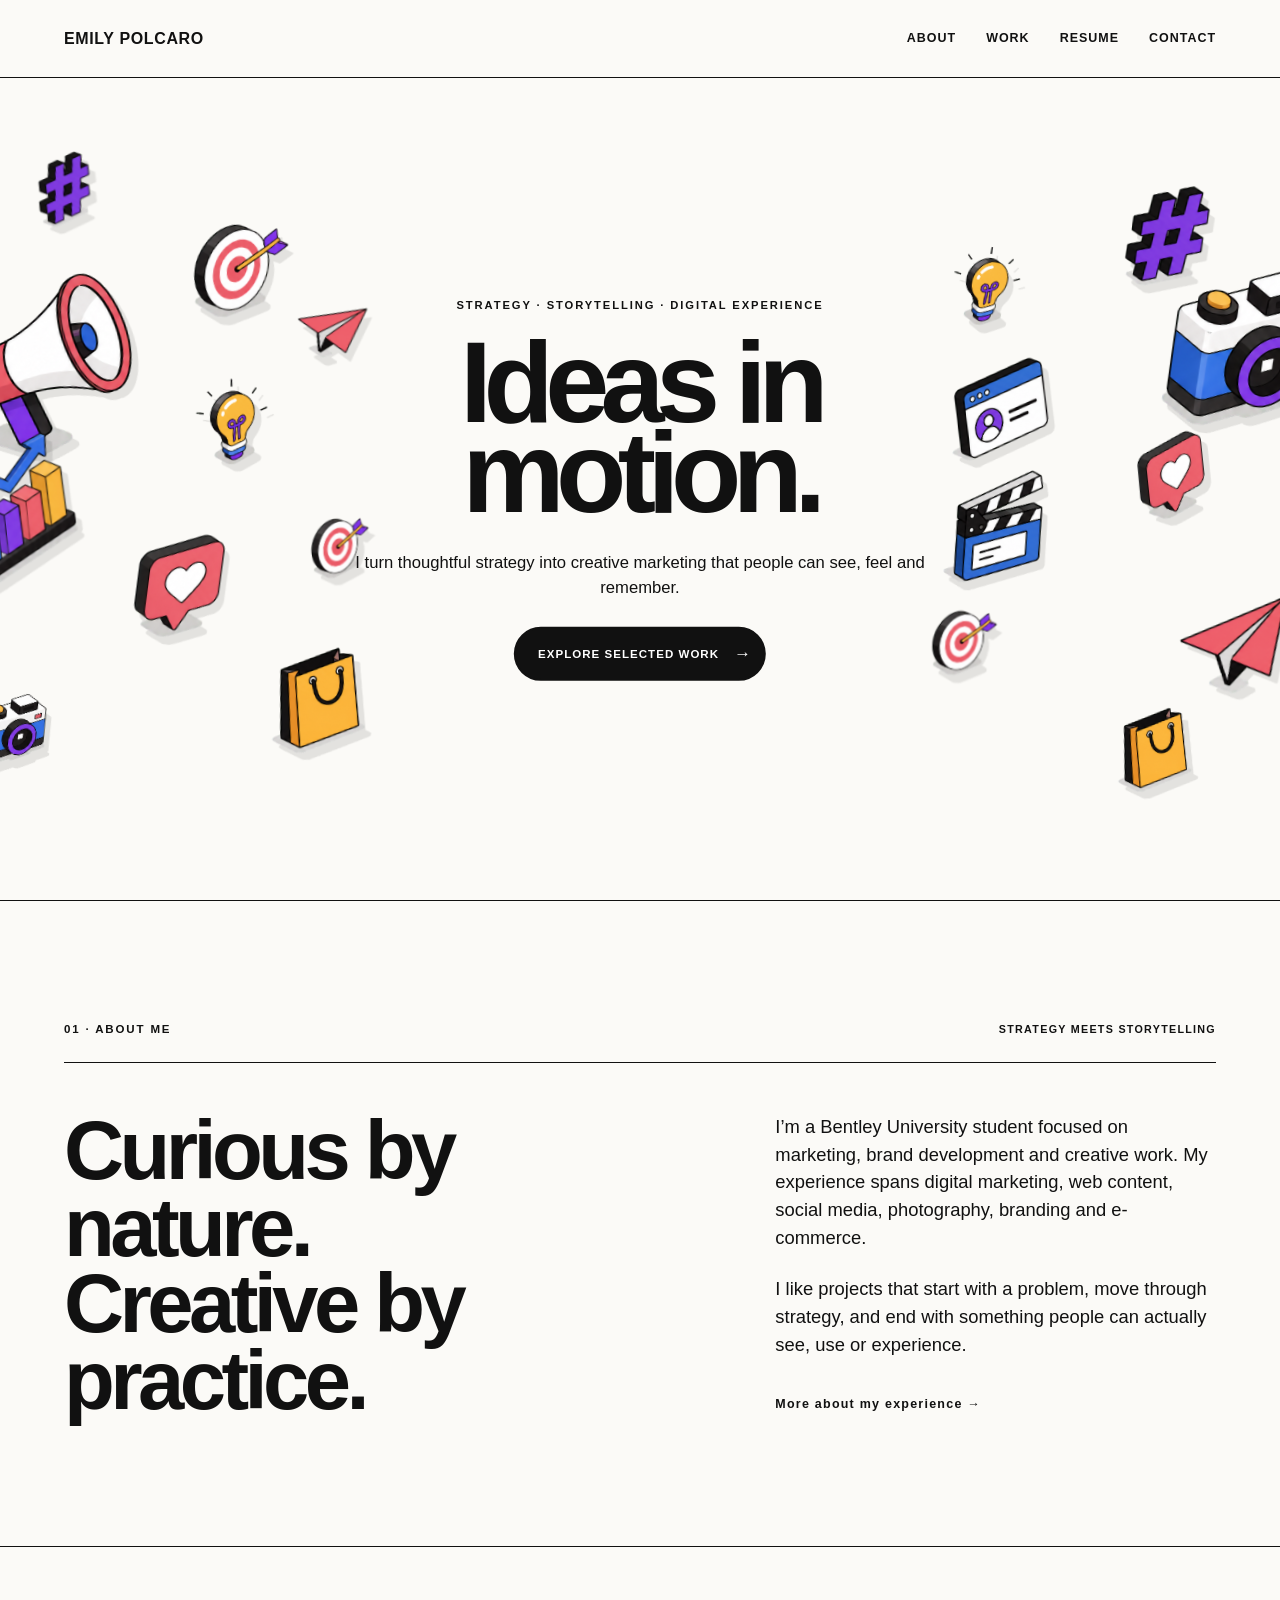
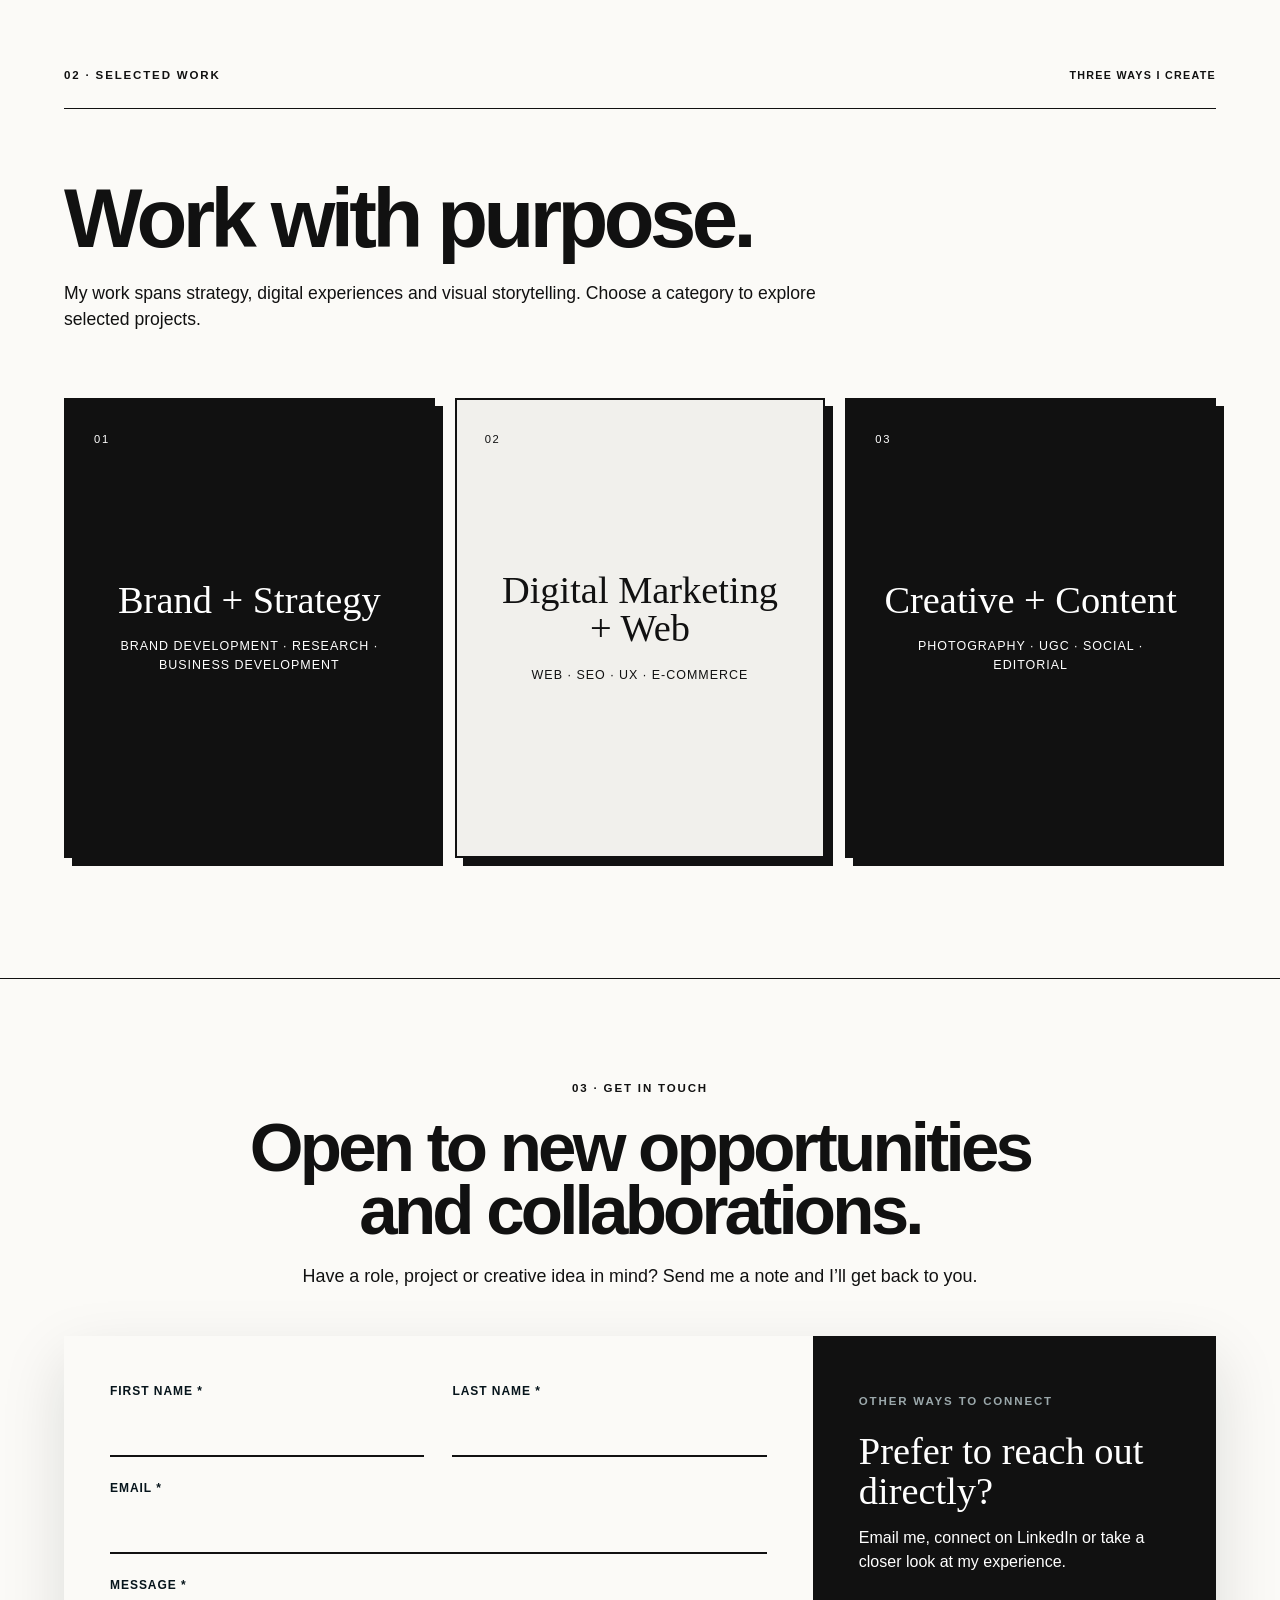
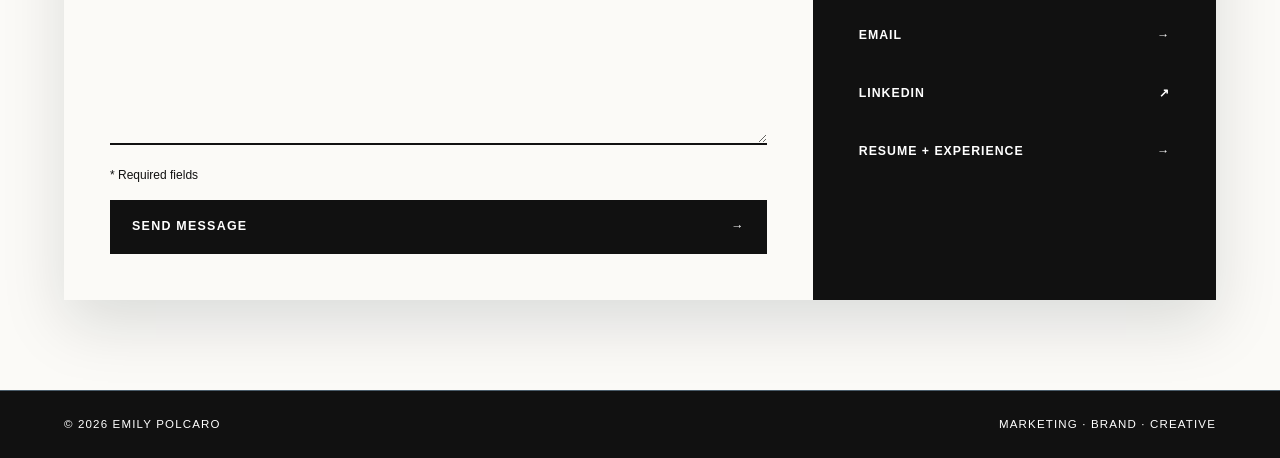
==== index.html @ f6299929 "Refine hero button arrow" ====
<!DOCTYPE html>
<html lang="en">
<head>
  <meta charset="UTF-8" />
  <meta name="viewport" content="width=device-width, initial-scale=1.0" />
  <meta name="description" content="Emily Polcaro — marketing, brand, digital and creative portfolio." />
  <title>Emily Polcaro | Marketing, Brand & Creative</title>
  <link rel="stylesheet" href="styles.css?v=29" />
</head>
<body class="home-page"><a class="skip-link" href="#main-content">Skip to main content</a>
<header class="site-header">
  <a class="brand" href="index.html">EMILY POLCARO</a>
  <nav class="nav" aria-label="Primary navigation"><a href="#about">About</a><a href="#portfolio">Work</a><a href="resume.html">Resume</a><a href="#contact">Contact</a></nav>
</header>
<main id="main-content">
<section class="hero">
  <div class="hero-sticky">
    <div class="hero-icons icon-wings" aria-hidden="true">
      <div class="icon-wing wing-left">
        <div class="hero-object object-campaign"><img src="assets/hero-icons/megaphone.webp" alt="" width="317" height="331" decoding="async" /></div>
        <div class="hero-object object-target"><img src="assets/hero-icons/target.webp" alt="" width="293" height="297" decoding="async" /></div>
        <div class="hero-object object-lightbulb"><img src="assets/hero-icons/lightbulb.webp" alt="" width="279" height="325" decoding="async" /></div>
        <div class="hero-object object-analytics"><img src="assets/hero-icons/analytics.webp" alt="" width="319" height="376" decoding="async" /></div>
        <div class="hero-object object-social"><img src="assets/hero-icons/social-heart.webp" alt="" width="236" height="293" decoding="async" /></div>
        <div class="hero-object object-shopping"><img src="assets/hero-icons/shopping-bag.webp" alt="" width="300" height="328" decoding="async" /></div>
        <div class="hero-object object-accent-hashtag"><img src="assets/hero-icons/hashtag.webp" alt="" width="258" height="336" decoding="async" /></div>
        <div class="hero-object object-accent-plane"><img src="assets/hero-icons/paper-plane.webp" alt="" width="319" height="260" decoding="async" /></div>
        <div class="hero-object object-accent-target"><img src="assets/hero-icons/target.webp" alt="" width="293" height="297" decoding="async" /></div>
        <div class="hero-object object-accent-camera"><img src="assets/hero-icons/camera.webp" alt="" width="306" height="320" decoding="async" /></div>
      </div>

      <div class="icon-wing wing-right">
        <div class="hero-object object-search"><img src="assets/hero-icons/camera.webp" alt="" width="306" height="320" decoding="async" /></div>
        <div class="hero-object object-profile"><img src="assets/hero-icons/profile-card.webp" alt="" width="310" height="300" decoding="async" /></div>
        <div class="hero-object object-hashtag"><img src="assets/hero-icons/hashtag.webp" alt="" width="258" height="336" decoding="async" /></div>
        <div class="hero-object object-clapper"><img src="assets/hero-icons/clapper.webp" alt="" width="294" height="350" decoding="async" /></div>
        <div class="hero-object object-plane"><img src="assets/hero-icons/paper-plane.webp" alt="" width="319" height="260" decoding="async" /></div>
        <div class="hero-object object-accent-lightbulb"><img src="assets/hero-icons/lightbulb.webp" alt="" width="279" height="325" decoding="async" /></div>
        <div class="hero-object object-accent-social"><img src="assets/hero-icons/social-heart.webp" alt="" width="236" height="293" decoding="async" /></div>
        <div class="hero-object object-accent-target"><img src="assets/hero-icons/target.webp" alt="" width="293" height="297" decoding="async" /></div>
        <div class="hero-object object-accent-shopping"><img src="assets/hero-icons/shopping-bag.webp" alt="" width="300" height="328" decoding="async" /></div>
      </div>
    </div>

    <div class="mobile-hero-icons" aria-hidden="true">
      <span class="mobile-hero-icon"><img src="assets/hero-icons/megaphone.webp" alt="" width="317" height="331" decoding="async" /></span>
      <span class="mobile-hero-icon"><img src="assets/hero-icons/analytics.webp" alt="" width="319" height="376" decoding="async" /></span>
      <span class="mobile-hero-icon"><img src="assets/hero-icons/camera.webp" alt="" width="306" height="320" decoding="async" /></span>
      <span class="mobile-hero-icon"><img src="assets/hero-icons/profile-card.webp" alt="" width="310" height="300" decoding="async" /></span>
    </div>

    <div class="hero-message">
      <p class="hero-eyebrow">Strategy · Storytelling · Digital Experience</p>
      <h1>Ideas in<br><span>motion.</span></h1>
      <p class="hero-copy">I turn thoughtful strategy into creative marketing that people can see, feel and remember.</p>
      <a class="hero-cta" href="#portfolio">Explore selected work</a>
    </div>
  </div>
</section>
<section id="about" class="intro section-pad"><div class="section-heading-row"><p class="section-kicker">01 · ABOUT ME</p><p class="section-note">STRATEGY MEETS STORYTELLING</p></div><div class="intro-grid"><h2>Curious by nature.<br>Creative by practice.</h2><div><p>I’m a Bentley University student focused on marketing, brand development and creative work. My experience spans digital marketing, web content, social media, photography, branding and e-commerce.</p><p>I like projects that start with a problem, move through strategy, and end with something people can actually see, use or experience.</p><a class="text-link" href="resume.html">More about my experience →</a></div></div></section>
<section id="portfolio" class="portfolio section-pad"><div class="section-heading-row"><p class="section-kicker">02 · SELECTED WORK</p><p class="section-note">THREE WAYS I CREATE</p></div><div class="portfolio-heading"><h2>Work with purpose.</h2><p>My work spans strategy, digital experiences and visual storytelling. Choose a category to explore selected projects.</p></div><div class="category-grid"><a href="brand-strategy.html" class="category-card brand-card"><div class="category-overlay"><p>01</p><h3>Brand + Strategy</h3><span>Brand development · Research · Business development</span></div></a><a href="digital-marketing.html" class="category-card digital-card"><div class="category-overlay"><p>02</p><h3>Digital Marketing + Web</h3><span>Web · SEO · UX · E-Commerce</span></div></a><a href="creative-content.html" class="category-card creative-card"><div class="category-overlay"><p>03</p><h3>Creative + Content</h3><span>Photography · UGC · Social · Editorial</span></div></a></div></section>
<section id="contact" class="contact section-pad">
  <div class="contact-heading">
    <p class="section-kicker">03 · GET IN TOUCH</p>
    <h2>Open to new opportunities<br> and collaborations.</h2>
    <p class="contact-copy">Have a role, project or creative idea in mind? Send me a note and I’ll get back to you.</p>
    <p id="contact-success" class="contact-success" role="status" hidden>Thanks for reaching out. Your message has been sent.</p>
  </div>

  <div class="contact-grid">
    <form class="contact-form" action="https://formsubmit.co/epolcaro@falcon.bentley.edu" method="POST" accept-charset="UTF-8">
      <input type="hidden" name="_subject" value="New portfolio inquiry" />
      <input type="hidden" name="_next" value="https://emilyp-jpeg.github.io/Portfolio/?message=sent#contact" />
      <input type="hidden" name="_captcha" value="false" />
      <input type="hidden" name="_template" value="table" />
      <input class="form-honeypot" type="text" name="_honey" tabindex="-1" autocomplete="off" aria-hidden="true" />

      <div class="form-row">
        <div class="form-field">
          <label for="first-name">First name <span aria-hidden="true">*</span></label>
          <input id="first-name" name="First name" type="text" autocomplete="given-name" required />
        </div>
        <div class="form-field">
          <label for="last-name">Last name <span aria-hidden="true">*</span></label>
          <input id="last-name" name="Last name" type="text" autocomplete="family-name" required />
        </div>
      </div>

      <div class="form-field">
        <label for="email">Email <span aria-hidden="true">*</span></label>
        <input id="email" name="email" type="email" autocomplete="email" inputmode="email" required />
      </div>

      <div class="form-field">
        <label for="message">Message <span aria-hidden="true">*</span></label>
        <textarea id="message" name="message" rows="5" required></textarea>
      </div>

      <p class="required-note"><span aria-hidden="true">*</span> Required fields</p>
      <button class="contact-submit" type="submit">Send message</button>
    </form>

    <aside class="contact-direct" aria-labelledby="direct-contact-heading">
      <p class="section-kicker light">OTHER WAYS TO CONNECT</p>
      <h3 id="direct-contact-heading">Prefer to reach out directly?</h3>
      <p>Email me, connect on LinkedIn or take a closer look at my experience.</p>
      <div class="contact-links">
        <a href="mailto:epolcaro@falcon.bentley.edu"><span>Email</span></a>
        <a class="external-link" href="https://www.linkedin.com/in/emily-polcaro" target="_blank" rel="noopener"><span>LinkedIn<span class="sr-only"> (opens in a new tab)</span></span></a>
        <a href="resume.html"><span>Resume + Experience</span></a>
      </div>
    </aside>
  </div>
</section>
</main>
<footer class="footer"><span>© <span id="year"></span> Emily Polcaro</span><span>Marketing · Brand · Creative</span></footer><script src="script.js?v=8"></script>
</body></html>
---- styles.css ----
:root {
  --ink: #06141b;
  --navy: #11212d;
  --slate: #253745;
  --steel: #4a5c6a;
  --mist: #9ba8ab;
  --cloud: #ccd0cf;
  --focus-light: #ccd0cf;
  --focus-dark: #253745;
}

* {
  box-sizing: border-box;
}

html {
  scroll-behavior: smooth;
}

body {
  margin: 0;
  color: var(--ink);
  background: var(--cloud);
  font-family: Arial, Helvetica, sans-serif;
  line-height: 1.5;
}

a {
  color: inherit;
  text-decoration: none;
}

a:focus-visible,
button:focus-visible,
[tabindex]:focus-visible {
  outline: 3px solid var(--focus-dark);
  outline-offset: 4px;
  box-shadow: 0 0 0 6px var(--focus-light);
}

.skip-link {
  position: fixed;
  top: 12px;
  left: 12px;
  z-index: 100;
  padding: 12px 18px;
  color: var(--cloud);
  background: var(--ink);
  font-size: .78rem;
  font-weight: 800;
  letter-spacing: .08em;
  text-transform: uppercase;
  transform: translateY(-180%);
  transition: transform .18s ease;
}

.skip-link:focus {
  transform: translateY(0);
}

.sr-only {
  position: absolute;
  width: 1px;
  height: 1px;
  padding: 0;
  margin: -1px;
  overflow: hidden;
  clip: rect(0, 0, 0, 0);
  white-space: nowrap;
  border: 0;
}

#about,
#portfolio,
#contact,
#main-content {
  scroll-margin-top: 90px;
}

.site-header {
  min-height: 78px;
  padding: 0 5vw;
  display: flex;
  align-items: center;
  justify-content: space-between;
  border-bottom: 1px solid var(--mist);
  background: var(--cloud);
  position: sticky;
  top: 0;
  z-index: 20;
}

.brand {
  min-height: 44px;
  display: inline-flex;
  align-items: center;
  font-weight: 900;
  letter-spacing: .04em;
}

.nav {
  display: flex;
  gap: 30px;
  text-transform: uppercase;
  font-size: .78rem;
  font-weight: 700;
  letter-spacing: .08em;
}

.nav a,
.contact-links a,
.text-link {
  min-height: 44px;
  display: inline-flex;
  align-items: center;
}

.nav a:hover,
.text-link:hover,
.contact-links a:hover {
  text-decoration: underline;
  text-decoration-thickness: 2px;
  text-underline-offset: 5px;
}

.hero {
  height: 142vh;
  background: var(--cloud);
}

.hero-sticky {
  height: calc(100vh - 78px);
  min-height: 650px;
  position: sticky;
  top: 78px;
  padding: clamp(36px, 5vh, 58px) 5vw clamp(30px, 4vh, 48px);
  display: grid;
  grid-template-rows: auto 1fr auto;
  overflow: hidden;
}

.hero-meta {
  max-width: 1500px;
  width: 100%;
  margin: 0 auto;
  display: flex;
  align-items: center;
  justify-content: space-between;
  gap: 30px;
  color: var(--slate);
  font-size: .67rem;
  font-weight: 800;
  letter-spacing: .13em;
  text-transform: uppercase;
}

.eyebrow,
.section-kicker {
  font-size: .72rem;
  letter-spacing: .16em;
  font-weight: 800;
  text-transform: uppercase;
}

.kinetic-stage {
  min-height: 0;
  max-width: 1500px;
  width: 100%;
  margin: 0 auto;
  position: relative;
  display: grid;
  place-items: center;
}

.kinetic-prefix {
  position: absolute;
  top: clamp(45px, 9vh, 92px);
  left: 0;
  z-index: 6;
  margin: 0;
  font-family: Georgia, serif;
  font-size: clamp(1.45rem, 2.5vw, 2.7rem);
  font-weight: 700;
  letter-spacing: -.035em;
}

.kinetic-title {
  width: 100%;
  height: clamp(260px, 43vh, 470px);
  position: relative;
  margin: 0;
  font-size: clamp(6.2rem, 15.1vw, 15rem);
  line-height: .72;
  letter-spacing: -.085em;
  text-transform: uppercase;
}

.kinetic-title::before,
.kinetic-title::after,
.kinetic-core,
.kinetic-core::before {
  position: absolute;
  top: 50%;
  left: 50%;
  display: block;
  white-space: nowrap;
  will-change: transform;
}

.kinetic-title::before,
.kinetic-title::after,
.kinetic-core::before {
  content: attr(data-text);
}

.kinetic-title::before {
  z-index: 1;
  color: var(--mist);
  opacity: .48;
  transform: translate(calc(-50% + var(--kinetic-x-one, 0px)), calc(-68% + var(--kinetic-y-one, -52px)));
}

.kinetic-title::after {
  z-index: 2;
  color: var(--steel);
  opacity: .58;
  transform: translate(calc(-50% + var(--kinetic-x-two, 0px)), calc(-58% + var(--kinetic-y-two, -20px)));
}

.kinetic-core::before {
  z-index: 3;
  color: var(--slate);
  opacity: .72;
  transform: translate(calc(-50% + var(--kinetic-x-three, 0px)), calc(-48% + var(--kinetic-y-three, 14px)));
}

.kinetic-core {
  z-index: 4;
  color: var(--ink);
  transform: translate(calc(-50% + var(--kinetic-x-four, 0px)), calc(-38% + var(--kinetic-y-four, 48px)));
}

.kinetic-scroll {
  position: absolute;
  right: 0;
  bottom: clamp(25px, 5vh, 52px);
  z-index: 6;
  margin: 0;
  color: var(--slate);
  font-size: .66rem;
  font-weight: 800;
  letter-spacing: .11em;
}

.kinetic-scroll::after {
  content: "↓";
  margin-left: 10px;
}

.hero-intro {
  max-width: 1500px;
  width: 100%;
  margin: 0 auto;
  padding-top: 22px;
  border-top: 1px solid var(--steel);
  display: grid;
  grid-template-columns: minmax(0, 720px) auto;
  align-items: center;
  justify-content: space-between;
  gap: 36px;
}

.hero-copy {
  margin: 0;
  font-size: clamp(1rem, 1.4vw, 1.25rem);
}

.hero-cta {
  min-width: 225px;
  min-height: 52px;
  padding: 13px 17px;
  border: 2px solid var(--ink);
  display: inline-flex;
  align-items: center;
  justify-content: space-between;
  gap: 30px;
  color: var(--cloud);
  background: var(--ink);
  font-size: .72rem;
  font-weight: 800;
  letter-spacing: .09em;
  text-transform: uppercase;
  transition: color .2s ease, background .2s ease;
}

.hero-cta:hover {
  color: var(--ink);
  background: var(--cloud);
}

.hero-cta::after {
  content: "→";
}

.text-link {
  font-weight: 800;
  font-size: .78rem;
  letter-spacing: .1em;
}

.section-pad {
  padding: 120px 5vw;
}

.intro {
  background: var(--mist);
}

.intro-grid {
  display: grid;
  grid-template-columns: 1.15fr .85fr;
  gap: 9vw;
  margin-top: 50px;
}

.intro h2,
.portfolio-heading h2,
.contact h2,
.page-hero h1 {
  font-size: clamp(3rem, 6.5vw, 6.5rem);
  line-height: .92;
  letter-spacing: -.055em;
  margin: 0;
}

.intro-grid p {
  font-size: 1.15rem;
  margin: 0 0 24px;
  color: var(--slate);
}

.portfolio {
  background: var(--cloud);
}

.portfolio-heading {
  text-align: center;
  max-width: 950px;
  margin: 0 auto 65px;
}

.portfolio-heading h2 {
  margin: 18px 0 22px;
}

.portfolio-heading > p:last-child {
  font-size: 1.1rem;
  color: var(--slate);
  max-width: 760px;
  margin: 0 auto;
}

.category-grid {
  display: grid;
  grid-template-columns: repeat(3, 1fr);
  gap: 20px;
  max-width: 1400px;
  margin: auto;
}

.category-card {
  min-height: 460px;
  position: relative;
  overflow: hidden;
  background-color: var(--navy);
  background-size: cover;
  background-position: center;
}

.brand-card {
  background: var(--ink);
}

.digital-card {
  background: var(--navy);
}

.creative-card {
  background: var(--slate);
}

.category-overlay {
  position: absolute;
  inset: 0;
  background: inherit;
  color: var(--cloud);
  padding: 35px;
  display: flex;
  flex-direction: column;
  align-items: center;
  justify-content: center;
  text-align: center;
  transition: background .25s ease;
}

.category-card:hover .category-overlay {
  background: var(--ink);
}

.category-overlay p {
  position: absolute;
  top: 20px;
  left: 28px;
  font-size: .7rem;
  letter-spacing: .15em;
}

.category-overlay h3 {
  font-family: Georgia, serif;
  font-weight: 400;
  font-size: clamp(2rem, 3vw, 3.4rem);
  line-height: 1;
  margin: 0 0 18px;
}

.category-overlay span {
  font-size: .78rem;
  letter-spacing: .08em;
  text-transform: uppercase;
  max-width: 300px;
}

.skills-banner {
  display: flex;
  overflow: hidden;
  gap: 55px;
  padding: 24px 5vw;
  border-top: 1px solid var(--steel);
  border-bottom: 1px solid var(--steel);
  background: var(--mist);
  white-space: nowrap;
  font-weight: 900;
  font-size: .75rem;
  letter-spacing: .12em;
}

.dark-section {
  background: var(--ink);
  color: var(--cloud);
}

.section-kicker.light {
  color: var(--mist);
}

.contact {
  position: relative;
  overflow: hidden;
  padding-top: 90px;
  padding-bottom: 90px;
  background: var(--mist);
}

.contact-heading,
.contact-grid {
  position: relative;
  z-index: 1;
}

.contact-heading {
  max-width: 1060px;
  margin: 0 auto 46px;
  text-align: center;
}

.contact h2 {
  margin: 18px auto 20px;
  max-width: 1050px;
  font-size: clamp(2.8rem, 5.4vw, 5.4rem);
  line-height: .92;
  letter-spacing: -.055em;
}

.contact-copy {
  max-width: 680px;
  margin: 0 auto;
  color: var(--slate);
  font-size: 1.12rem;
}

.contact-success {
  max-width: 680px;
  margin: 24px auto 0;
  padding: 14px 18px;
  border: 1px solid var(--slate);
  background: var(--cloud);
  color: var(--ink);
  font-weight: 700;
}

.contact-grid {
  display: grid;
  grid-template-columns: minmax(0, 1.3fr) minmax(300px, .7fr);
  max-width: 1180px;
  margin: 0 auto;
  box-shadow: 0 24px 60px rgba(6, 20, 27, .13);
}

.contact-form {
  padding: clamp(28px, 4vw, 46px);
  background: var(--cloud);
}

.form-row {
  display: grid;
  grid-template-columns: repeat(2, minmax(0, 1fr));
  gap: 28px;
}

.form-field {
  margin-bottom: 22px;
}

.form-field label {
  display: block;
  margin-bottom: 9px;
  color: var(--ink);
  font-size: .75rem;
  font-weight: 800;
  letter-spacing: .08em;
  text-transform: uppercase;
}

.form-field input,
.form-field textarea {
  width: 100%;
  min-height: 48px;
  padding: 10px 2px;
  border: 0;
  border-bottom: 2px solid var(--steel);
  border-radius: 0;
  color: var(--ink);
  background: transparent;
  font: inherit;
}

.form-field textarea {
  min-height: 92px;
  resize: vertical;
}

.form-field input:hover,
.form-field textarea:hover {
  border-color: var(--slate);
}

.form-field input:focus-visible,
.form-field textarea:focus-visible {
  outline: 3px solid var(--focus-dark);
  outline-offset: 4px;
  border-color: var(--ink);
  box-shadow: 0 0 0 6px var(--focus-light);
}

.form-field input:user-invalid,
.form-field textarea:user-invalid {
  border-color: var(--ink);
  border-style: double;
}

.form-honeypot {
  position: absolute !important;
  width: 1px !important;
  height: 1px !important;
  padding: 0 !important;
  margin: -1px !important;
  overflow: hidden !important;
  clip: rect(0, 0, 0, 0) !important;
  white-space: nowrap !important;
  border: 0 !important;
}

.required-note {
  margin: -8px 0 16px;
  color: var(--slate);
  font-size: .75rem;
}

.contact-submit {
  width: 100%;
  min-height: 54px;
  padding: 14px 20px;
  border: 2px solid var(--ink);
  display: flex;
  align-items: center;
  justify-content: space-between;
  color: var(--cloud);
  background: var(--ink);
  font: inherit;
  font-size: .78rem;
  font-weight: 800;
  letter-spacing: .1em;
  text-transform: uppercase;
  cursor: pointer;
}

.contact-submit:hover {
  color: var(--ink);
  background: var(--cloud);
}

.contact-submit::after,
.contact-links a::after {
  content: "→";
}

.contact-links a.external-link::after {
  content: "↗";
}

.contact-direct {
  padding: clamp(28px, 4vw, 46px);
  color: var(--cloud);
  background: var(--navy);
}

.contact-direct h3 {
  margin: 22px 0 15px;
  font-family: Georgia, serif;
  font-size: clamp(2rem, 3vw, 3.1rem);
  font-weight: 400;
  line-height: 1.02;
}

.contact-direct > p:not(.section-kicker) {
  margin: 0;
  color: var(--mist);
  font-size: 1rem;
}

.contact-links {
  margin-top: 32px;
  border-top: 1px solid var(--steel);
}

.contact-links a {
  min-height: 58px;
  padding: 12px 0;
  border-bottom: 1px solid var(--steel);
  display: flex;
  align-items: center;
  justify-content: space-between;
  gap: 20px;
  color: var(--cloud);
  font-size: .77rem;
  font-weight: 800;
  letter-spacing: .08em;
  text-transform: uppercase;
}

.contact-links a:hover {
  color: var(--mist);
}

.footer {
  background: var(--navy);
  color: var(--mist);
  border-top: 1px solid var(--steel);
  padding: 25px 5vw;
  display: flex;
  justify-content: space-between;
  font-size: .72rem;
  text-transform: uppercase;
  letter-spacing: .1em;
}

.page-hero {
  padding: 100px 5vw 75px;
  background: var(--navy);
  color: var(--cloud);
}

.page-hero p {
  max-width: 750px;
  color: var(--mist);
  font-size: 1.1rem;
}

.category-intro {
  background: var(--mist);
  text-align: center;
  padding: 65px 5vw 35px;
}

.category-intro p {
  max-width: 950px;
  margin: auto;
  font-size: 1.1rem;
  color: var(--slate);
}

.project-card-grid {
  background: var(--cloud);
  padding: 45px 6vw 120px;
  display: grid;
  grid-template-columns: repeat(2, 1fr);
  gap: 42px 38px;
}

.project-card-grid.three {
  grid-template-columns: repeat(3, 1fr);
}

.work-card {
  display: block;
}

.work-card-image {
  min-height: 330px;
  background-size: cover;
  background-position: center;
  display: flex;
  align-items: center;
  justify-content: center;
  text-align: center;
  color: var(--cloud);
  padding: 25px;
  font-size: .72rem;
  font-weight: 700;
  letter-spacing: .11em;
  text-transform: uppercase;
  transition: transform .25s ease, filter .25s ease;
}

.work-card:hover .work-card-image {
  transform: translateY(-3px);
  filter: brightness(.88);
}

.work-card-copy {
  padding-top: 18px;
}

.work-card-copy h2 {
  font-size: 1.25rem;
  letter-spacing: .02em;
  text-transform: uppercase;
  margin: 0 0 6px;
  font-weight: 500;
}

.work-card-copy p,
.work-card-copy span {
  font-family: Georgia, serif;
  font-style: italic;
  color: var(--slate);
  line-height: 1.35;
}

.work-card-copy p {
  font-size: 1rem;
  margin: 0 0 3px;
}

.work-card-copy span {
  font-size: .95rem;
}

.friendlies-tile {
  background: var(--ink);
}

.business-tile {
  background: var(--navy);
}

.bentley-tile {
  background: var(--slate);
}

.ivey-tile {
  background: var(--ink);
}

.skyhigh-tile {
  background: var(--navy);
}

.midway-tile {
  background: var(--ink);
}

.ugc-tile {
  background: var(--navy);
}

.photography-tile {
  background: var(--slate);
}

.detail-page {
  background: var(--cloud);
  padding: 80px 5vw 120px;
}

.detail-page h2 {
  font-size: clamp(2.4rem, 5vw, 5rem);
  line-height: .95;
  letter-spacing: -.045em;
}

.detail-grid {
  display: grid;
  grid-template-columns: .7fr 1.3fr;
  gap: 7vw;
  margin-top: 55px;
}

.detail-grid p {
  font-size: 1.08rem;
  color: var(--slate);
}

.detail-placeholder {
  min-height: 500px;
  background: var(--mist);
  display: grid;
  place-items: center;
  text-align: center;
  color: var(--ink);
  text-transform: uppercase;
  letter-spacing: .1em;
  font-size: .75rem;
  font-weight: 700;
  padding: 30px;
}

@media (max-width: 900px) {
  .project-card-grid.three {
    grid-template-columns: repeat(2, 1fr);
  }

  .contact-grid {
    grid-template-columns: 1fr;
  }
}

@media (max-width: 800px) {
  .site-header {
    height: auto;
    padding-top: 12px;
    padding-bottom: 12px;
    align-items: flex-start;
  }

  .nav {
    gap: 8px 14px;
    flex-wrap: wrap;
    justify-content: flex-end;
  }

  .hero {
    height: 132vh;
  }

  .hero-sticky {
    padding: 32px 6vw 28px;
  }

  .hero-intro {
    grid-template-columns: 1fr;
    gap: 20px;
    padding-top: 18px;
  }

  .hero-cta {
    width: 100%;
  }

  .kinetic-title {
    height: clamp(250px, 39vh, 365px);
    font-size: clamp(5rem, 20vw, 8rem);
  }

  .kinetic-prefix {
    top: 34px;
  }

  .kinetic-scroll {
    bottom: 18px;
  }

  .section-pad {
    padding: 80px 6vw;
  }

  .intro-grid,
  .category-grid,
  .project-card-grid,
  .project-card-grid.three,
  .detail-grid,
  .form-row {
    grid-template-columns: 1fr;
  }

  .contact-heading {
    margin-bottom: 36px;
  }

  .category-card {
    min-height: 390px;
  }

  .work-card-image {
    min-height: 300px;
  }

  .footer {
    gap: 20px;
    flex-direction: column;
  }

  .page-hero {
    padding: 75px 6vw 55px;
  }

  .category-intro {
    padding: 50px 6vw 20px;
  }

  .project-card-grid {
    padding: 30px 6vw 80px;
  }
}

@media (max-width: 520px) {
  .site-header {
    position: static;
    display: block;
  }

  .brand {
    margin-bottom: 4px;
  }

  .nav {
    justify-content: flex-start;
  }

  .hero {
    height: 125vh;
  }

  .hero-sticky {
    height: 100vh;
    min-height: 650px;
    top: 0;
    padding-top: 28px;
  }

  .hero-meta p:last-child {
    display: none;
  }

  .kinetic-title {
    height: clamp(235px, 37vh, 330px);
    font-size: clamp(4.6rem, 20vw, 6rem);
  }

  .kinetic-prefix {
    top: 28px;
    font-size: 1.35rem;
  }

  .kinetic-scroll {
    right: auto;
    left: 0;
    bottom: 14px;
  }

  .hero-copy {
    font-size: .97rem;
  }

  .contact h2 {
    font-size: clamp(2.45rem, 12vw, 3.2rem);
    line-height: .94;
  }

  .contact-form,
  .contact-direct {
    padding: 30px 24px;
  }
}

@media (prefers-reduced-motion: reduce) {
  html {
    scroll-behavior: auto;
  }

  *,
  *::before,
  *::after {
    scroll-behavior: auto !important;
    transition-duration: .01ms !important;
    animation-duration: .01ms !important;
    animation-iteration-count: 1 !important;
  }

  .kinetic-scroll {
    display: none;
  }
}

/* Homepage — editorial Prismic-inspired palette and motion */
.home-page {
  --ref-ink: #111111;
  --ref-paper: #fbfaf7;
  color: var(--ref-ink);
  background: var(--ref-paper);
}

.home-page .site-header {
  border-color: var(--ref-ink);
  background: var(--ref-paper);
}

.home-page a:focus-visible,
.home-page button:focus-visible,
.home-page [tabindex]:focus-visible {
  outline-color: var(--ref-ink);
  box-shadow: 0 0 0 6px var(--ref-paper);
}

.home-page .hero {
  height: 150vh;
  background: var(--ref-paper);
}

.home-page .hero-sticky {
  height: calc(100vh - 78px);
  min-height: 650px;
  position: sticky;
  top: 78px;
  padding: clamp(28px, 4vh, 46px) 5vw 32px;
  overflow: hidden;
  isolation: isolate;
}

.home-page .hero-meta {
  position: relative;
  z-index: 8;
  color: var(--ref-ink);
}

.home-page .hero-message {
  width: min(820px, 66vw);
  position: absolute;
  z-index: 5;
  top: 49%;
  left: 50%;
  text-align: center;
  transform: translate(-50%, calc(-50% + var(--hero-copy-y, 0px)));
  opacity: var(--hero-copy-opacity, 1);
}

.home-page .hero-eyebrow {
  margin: 0 0 24px;
  color: var(--ref-ink);
  font-size: .7rem;
  font-weight: 800;
  letter-spacing: .17em;
  text-transform: uppercase;
}

.home-page .hero-message h1 {
  margin: 0;
  color: var(--ref-ink);
  font-family: Arial, Helvetica, sans-serif;
  font-size: clamp(4.7rem, 9vw, 9.4rem);
  font-weight: 800;
  line-height: .78;
  letter-spacing: -.075em;
}

.home-page .hero-message h1 span {
  color: var(--ref-ink);
}

.home-page .hero-copy {
  max-width: 590px;
  margin: 34px auto 26px;
  color: var(--ref-ink);
  font-size: clamp(1rem, 1.3vw, 1.18rem);
}

.home-page .hero-cta {
  position: relative;
  width: 252px;
  min-width: 252px;
  max-width: 252px;
  height: 54px;
  min-height: 54px;
  padding: 0 22px;
  border-radius: 999px;
  flex: 0 0 252px;
  white-space: nowrap;
  color: #ffffff;
  border-color: var(--ref-ink);
  background: var(--ref-ink);
}

.home-page .hero-cta::after {
  position: absolute;
  right: 12px;
  font-size: 1.05rem;
  line-height: 1;
}

@media (max-width: 640px) {
  .home-page .hero-cta {
    width: 252px;
    min-width: 252px;
    max-width: 252px;
  }
}

.home-page .hero-cta:hover {
  color: var(--ref-ink);
  background: #ffffff;
}

.home-page .hero-rail {
  width: clamp(250px, 22vw, 340px);
  position: absolute;
  z-index: 3;
  top: 4%;
  bottom: 4%;
  display: grid;
  grid-template-columns: repeat(2, minmax(0, 1fr));
  grid-template-rows: repeat(3, minmax(0, 1fr));
  align-items: center;
  justify-items: center;
  column-gap: clamp(12px, 1.4vw, 24px);
  row-gap: 3px;
  pointer-events: none;
}

.home-page .hero-rail-left {
  left: 1.25vw;
  transform: translate(var(--hero-left-x, 0px), var(--hero-up-y-small, 0px));
}

.home-page .hero-rail-right {
  right: 1.25vw;
  transform: translate(var(--hero-right-x, 0px), var(--hero-down-y-small, 0px));
}

.home-page .hero-object {
  width: min(100%, 126px);
  max-height: 100%;
  position: relative;
  display: grid;
  place-items: center;
  opacity: var(--hero-object-opacity, 1);
  will-change: transform, opacity;
}

.home-page .hero-object img {
  display: block;
  width: 100%;
  height: auto;
  animation: object-arrive .8s cubic-bezier(.2, .8, .2, 1) both;
}

.home-page .object-campaign,
.home-page .object-analytics { width: min(100%, 145px); }

.home-page .object-lightbulb,
.home-page .object-pie,
.home-page .object-message { width: min(82%, 106px); }

.home-page .object-engage,
.home-page .object-notification,
.home-page .object-new { width: min(100%, 138px); }

.home-page .hero-rail-left .hero-object:nth-child(odd),
.home-page .hero-rail-right .hero-object:nth-child(even) { transform: translateY(-3px); }

.home-page .hero-rail-left .hero-object:nth-child(even),
.home-page .hero-rail-right .hero-object:nth-child(odd) { transform: translateY(3px); }

.home-page .object-analytics img { animation-delay: .1s; }
.home-page .object-social img { animation-delay: .18s; }
.home-page .object-search img { animation-delay: .27s; }
.home-page .object-target img { animation-delay: .06s; }
.home-page .object-lightbulb img { animation-delay: .14s; }
.home-page .object-clapper img { animation-delay: .22s; }
.home-page .object-hashtag img { animation-delay: .3s; }
.home-page .object-plane img { animation-delay: .38s; }
.home-page .object-shopping img { animation-delay: .46s; }
.home-page .object-profile img { animation-delay: .11s; }
.home-page .object-engage img { animation-delay: .19s; }
.home-page .object-email img { animation-delay: .27s; }
.home-page .object-clipboard img { animation-delay: .35s; }
.home-page .object-pie img { animation-delay: .03s; }
.home-page .object-message img { animation-delay: .08s; }
.home-page .object-notification img { animation-delay: .42s; }
.home-page .object-new img { animation-delay: .5s; }

@keyframes object-arrive {
  from { opacity: 0; transform: translateY(28px) scale(.82) rotate(-4deg); }
  to { opacity: 1; transform: translateY(0) scale(1) rotate(0); }
}

.home-page .section-heading-row {
  padding-bottom: 24px;
  border-bottom: 1px solid var(--ref-ink);
  display: flex;
  justify-content: space-between;
  gap: 30px;
}

.home-page .section-heading-row p {
  margin: 0;
}

.home-page .section-note {
  color: var(--ref-ink);
  font-size: .67rem;
  font-weight: 800;
  letter-spacing: .12em;
}

.home-page .intro {
  color: var(--ref-ink);
  border-top: 1px solid var(--ref-ink);
  border-bottom: 1px solid var(--ref-ink);
  background: var(--ref-paper);
}

.home-page .intro-grid p {
  color: var(--ref-ink);
}

.home-page .portfolio {
  color: var(--ref-ink);
  background: var(--ref-paper);
}

.home-page .portfolio-heading {
  max-width: 1060px;
  margin: 72px 0 65px;
  text-align: left;
}

.home-page .portfolio-heading > p:last-child {
  color: var(--ref-ink);
  margin: 0;
}

.home-page .brand-card,
.home-page .brand-card .category-overlay {
  color: #ffffff;
  background: var(--ref-ink);
}

.home-page .digital-card,
.home-page .digital-card .category-overlay {
  color: var(--ref-ink);
  background: #f1f0ec;
}

.home-page .creative-card,
.home-page .creative-card .category-overlay {
  color: #ffffff;
  background: var(--ref-ink);
}

.home-page .category-card {
  border: 2px solid var(--ref-ink);
  box-shadow: 8px 8px 0 var(--ref-ink);
}

.home-page .category-card:hover .category-overlay {
  color: #ffffff;
  background: #333333;
}

.home-page .contact {
  color: var(--ref-ink);
  border-top: 1px solid var(--ref-ink);
  background: var(--ref-paper);
}

.home-page .contact-copy,
.home-page .required-note {
  color: var(--ref-ink);
}

.home-page .contact-form {
  background: var(--ref-paper);
}

.home-page .contact-direct,
.home-page .footer {
  color: #ffffff;
  background: var(--ref-ink);
}

.home-page .contact-direct > p:not(.section-kicker),
.home-page .footer {
  color: #ffffff;
}

.home-page .form-field input,
.home-page .form-field textarea,
.home-page .contact-links,
.home-page .contact-links a {
  border-color: var(--ref-ink);
}

.home-page .contact-links a {
  color: #ffffff;
}

.home-page .contact-submit {
  color: #ffffff;
  border-color: var(--ref-ink);
  background: var(--ref-ink);
}

.home-page .contact-submit:hover {
  color: var(--ref-ink);
  background: #ffffff;
}

@media (max-width: 900px) {
  .home-page .hero-message { width: min(620px, 70vw); }
  .home-page .hero-rail { width: 18vw; min-width: 150px; grid-template-columns: 1fr; grid-template-rows: repeat(6, minmax(0, 1fr)); }
  .home-page .hero-object,
  .home-page .object-campaign,
  .home-page .object-analytics,
  .home-page .object-lightbulb,
  .home-page .object-engage,
  .home-page .object-notification,
  .home-page .object-new,
  .home-page .object-message { width: min(100%, 88px); }
}

@media (max-width: 640px) {
  .home-page .hero { height: 132vh; }
  .home-page .hero-sticky { height: 100vh; min-height: 660px; top: 0; padding: 24px 6vw; }
  .home-page .hero-message { width: 76vw; top: 47%; }
  .home-page .hero-message h1 { font-size: clamp(4rem, 20vw, 5.7rem); }
  .home-page .hero-copy { max-width: 320px; margin-top: 26px; }
  .home-page .hero-rail { width: 70px; min-width: 0; top: 8%; bottom: 8%; }
  .home-page .hero-rail-left { left: -19px; }
  .home-page .hero-rail-right { right: -19px; }
  .home-page .hero-object,
  .home-page .object-campaign,
  .home-page .object-analytics,
  .home-page .object-lightbulb,
  .home-page .object-engage,
  .home-page .object-notification,
  .home-page .object-new,
  .home-page .object-message { width: 62px; }
  .home-page .hero-rail-left .hero-object:nth-child(n+5),
  .home-page .hero-rail-right .hero-object:nth-child(n+5) { display: none; }
  .home-page .section-heading-row { align-items: flex-start; flex-direction: column; gap: 8px; }
}

@media (prefers-reduced-motion: reduce) {
  .home-page .hero-object img { animation: none; }
}

/* Natural side scatter for the homepage hero */
.home-page .hero-message {
  width: min(760px, 54vw);
}

.home-page .hero-icons {
  position: absolute;
  z-index: 3;
  inset: 0;
  overflow: hidden;
  pointer-events: none;
}

.home-page .hero-icons .hero-object {
  position: absolute;
  display: block;
  opacity: var(--icon-opacity, 1);
  transform: translate(var(--icon-shift-x, 0px), var(--icon-shift-y, 0px)) rotate(var(--icon-rotate, 0deg));
  transform-origin: center;
  will-change: transform, opacity;
}

.home-page .hero-icons .object-campaign {
  width: clamp(180px, 15vw, 230px);
  top: 6%;
  left: -2.2vw;
  --icon-rotate: -7deg;
}

.home-page .hero-icons .object-target {
  width: clamp(88px, 7vw, 106px);
  top: 10%;
  left: 16.5vw;
  --icon-rotate: 6deg;
}

.home-page .hero-icons .object-profile {
  width: clamp(100px, 7.7vw, 118px);
  top: 37%;
  left: 14vw;
  --icon-rotate: -4deg;
}

.home-page .hero-icons .object-social {
  width: clamp(96px, 7.4vw, 112px);
  top: 54%;
  left: 2vw;
  --icon-rotate: 7deg;
}

.home-page .hero-icons .object-clapper {
  width: clamp(104px, 8vw, 122px);
  top: 68%;
  left: 12vw;
  --icon-rotate: -5deg;
}

.home-page .hero-icons .object-plane {
  width: clamp(120px, 9vw, 138px);
  top: 83%;
  left: -.8vw;
  --icon-rotate: 9deg;
}

.home-page .hero-icons .object-analytics {
  width: clamp(150px, 11vw, 174px);
  top: 5%;
  right: -1.4vw;
  --icon-rotate: 6deg;
}

.home-page .hero-icons .object-lightbulb {
  width: clamp(84px, 6.5vw, 100px);
  top: 16%;
  right: 16.5vw;
  --icon-rotate: -5deg;
}

.home-page .hero-icons .object-hashtag {
  width: clamp(82px, 6.2vw, 96px);
  top: 38%;
  right: 15vw;
  --icon-rotate: 5deg;
}

.home-page .hero-icons .object-search {
  width: clamp(145px, 10.8vw, 170px);
  top: 51%;
  right: -1.4vw;
  --icon-rotate: -7deg;
}

.home-page .hero-icons .object-shopping {
  width: clamp(98px, 7.5vw, 116px);
  top: 70%;
  right: 12vw;
  --icon-rotate: 5deg;
}

@media (max-width: 1150px) {
  .home-page .hero-message { width: min(590px, 56vw); }
  .home-page .hero-icons .object-campaign { width: 150px; left: -30px; }
  .home-page .hero-icons .object-target { width: 80px; left: 11vw; }
  .home-page .hero-icons .object-profile { width: 90px; left: 9vw; }
  .home-page .hero-icons .object-social { width: 86px; left: -4px; }
  .home-page .hero-icons .object-clapper { width: 94px; left: 11vw; }
  .home-page .hero-icons .object-plane { width: 106px; left: -18px; }
  .home-page .hero-icons .object-analytics { width: 135px; right: -24px; }
  .home-page .hero-icons .object-lightbulb { width: 78px; right: 11vw; }
  .home-page .hero-icons .object-hashtag { width: 74px; right: 10vw; }
  .home-page .hero-icons .object-search { width: 128px; right: -22px; }
  .home-page .hero-icons .object-shopping { width: 88px; right: 10vw; }
}

@media (max-width: 900px) {
  .home-page .hero-message { width: 64vw; }
  .home-page .hero-icons .object-campaign { width: 120px; top: 4%; left: -28px; }
  .home-page .hero-icons .object-target { width: 78px; top: 25%; left: 5vw; }
  .home-page .hero-icons .object-profile { width: 88px; top: 41%; left: 4vw; }
  .home-page .hero-icons .object-social { width: 82px; top: 58%; left: -12px; }
  .home-page .hero-icons .object-clapper { width: 86px; top: 76%; left: 5vw; }
  .home-page .hero-icons .object-plane { width: 98px; top: 88%; left: -18px; }
  .home-page .hero-icons .object-analytics { width: 118px; top: 5%; right: -24px; }
  .home-page .hero-icons .object-lightbulb { width: 72px; top: 27%; right: 5vw; }
  .home-page .hero-icons .object-hashtag { width: 68px; top: 43%; right: 5vw; }
  .home-page .hero-icons .object-search { width: 112px; top: 59%; right: -20px; }
  .home-page .hero-icons .object-shopping { width: 80px; top: 78%; right: 4vw; }
}

@media (max-width: 640px) {
  .home-page .hero-message { width: 72vw; top: 47%; }
  .home-page .hero-icons .object-campaign { width: 70px; top: 4%; left: -22px; }
  .home-page .hero-icons .object-target { width: 52px; top: 20%; left: -8px; }
  .home-page .hero-icons .object-profile { width: 54px; top: 35%; left: -10px; }
  .home-page .hero-icons .object-social { width: 54px; top: 51%; left: -12px; }
  .home-page .hero-icons .object-clapper { width: 55px; top: 67%; left: -10px; }
  .home-page .hero-icons .object-plane { width: 64px; top: 84%; left: -20px; }
  .home-page .hero-icons .object-analytics { width: 68px; top: 5%; right: -21px; }
  .home-page .hero-icons .object-lightbulb { width: 49px; top: 22%; right: -7px; }
  .home-page .hero-icons .object-hashtag { width: 46px; top: 39%; right: -6px; }
  .home-page .hero-icons .object-search { width: 65px; top: 57%; right: -20px; }
  .home-page .hero-icons .object-shopping { width: 52px; top: 76%; right: -9px; }
}

@media (prefers-reduced-motion: reduce) {
  .home-page .hero-icons .hero-object {
    opacity: 1;
    transform: rotate(var(--icon-rotate, 0deg));
  }
}

/* Icon Runway hero */
.home-page .hero {
  height: 142vh;
}

.home-page .hero-message {
  width: min(720px, 66vw);
  top: 51%;
  z-index: 5;
}

.home-page .icon-runway {
  position: absolute;
  z-index: 3;
  inset: 0;
  overflow: hidden;
  opacity: var(--runway-opacity, 1);
  transform: translateY(var(--runway-scroll-y, 0px));
  pointer-events: none;
  will-change: transform, opacity;
}

.home-page .runway-lane {
  position: absolute;
  left: 0;
  width: 100%;
  overflow: hidden;
}

.home-page .runway-top {
  top: 0;
  height: 132px;
}

.home-page .runway-bottom {
  bottom: 0;
  height: 140px;
}

.home-page .runway-track {
  width: max-content;
  display: flex;
  animation: runway-forward 28s linear infinite;
  will-change: transform;
}

.home-page .runway-bottom .runway-track {
  animation-name: runway-reverse;
  animation-duration: 31s;
}

.home-page .runway-set {
  flex: 0 0 auto;
  min-width: max(100vw, 1050px);
  height: 100%;
  padding: 8px clamp(30px, 4vw, 68px);
  display: flex;
  align-items: center;
  justify-content: space-around;
  gap: clamp(64px, 8vw, 130px);
}

.home-page .icon-runway .hero-object {
  position: relative;
  inset: auto;
  display: block;
  flex: 0 0 auto;
  opacity: 1;
  transform: none;
  filter: drop-shadow(5px 7px 0 rgba(17, 17, 17, .1));
}

.home-page .icon-runway .hero-object img {
  width: 100%;
  height: auto;
  animation: runway-icon-arrive .72s cubic-bezier(.2, .8, .2, 1) both;
}

.home-page .icon-runway .object-campaign,
.home-page .icon-runway .object-search { width: 102px; }
.home-page .icon-runway .object-target { width: 66px; }
.home-page .icon-runway .object-profile { width: 70px; }
.home-page .icon-runway .object-lightbulb { width: 62px; }
.home-page .icon-runway .object-hashtag { width: 58px; }
.home-page .icon-runway .object-social { width: 66px; }
.home-page .icon-runway .object-analytics { width: 88px; }
.home-page .icon-runway .object-clapper { width: 70px; }
.home-page .icon-runway .object-plane { width: 80px; }
.home-page .icon-runway .object-shopping { width: 70px; }

.home-page .runway-top .hero-object:nth-child(even) { transform: translateY(8px) rotate(4deg); }
.home-page .runway-top .hero-object:nth-child(odd) { transform: translateY(-5px) rotate(-3deg); }
.home-page .runway-bottom .hero-object:nth-child(even) { transform: translateY(-7px) rotate(-4deg); }
.home-page .runway-bottom .hero-object:nth-child(odd) { transform: translateY(7px) rotate(4deg); }

@keyframes runway-forward {
  from { transform: translateX(0); }
  to { transform: translateX(-50%); }
}

@keyframes runway-reverse {
  from { transform: translateX(-50%); }
  to { transform: translateX(0); }
}

@keyframes runway-icon-arrive {
  from { opacity: 0; transform: translateY(18px) scale(.85); }
  to { opacity: 1; transform: translateY(0) scale(1); }
}

@media (max-width: 900px) {
  .home-page .hero-message { width: 82vw; }
  .home-page .runway-top { top: 0; height: 125px; }
  .home-page .runway-bottom { bottom: 0; height: 132px; }
  .home-page .runway-set { min-width: 850px; gap: 64px; padding: 8px 34px; }
  .home-page .icon-runway .object-campaign,
  .home-page .icon-runway .object-search { width: 92px; }
  .home-page .icon-runway .object-target { width: 60px; }
  .home-page .icon-runway .object-profile { width: 64px; }
  .home-page .icon-runway .object-lightbulb { width: 56px; }
  .home-page .icon-runway .object-hashtag { width: 52px; }
  .home-page .icon-runway .object-social { width: 60px; }
  .home-page .icon-runway .object-analytics { width: 80px; }
  .home-page .icon-runway .object-clapper { width: 64px; }
  .home-page .icon-runway .object-plane { width: 72px; }
  .home-page .icon-runway .object-shopping { width: 64px; }
}

@media (max-width: 640px) {
  .home-page .hero {
    height: 112svh;
    min-height: 760px;
  }

  .home-page .hero-sticky {
    height: 100svh;
    min-height: 710px;
    top: 0;
  }

  .home-page .hero-message {
    width: 90vw;
    top: 50%;
  }

  .home-page .hero-message h1 {
    font-size: clamp(4.15rem, 20vw, 5.25rem);
  }

  .home-page .hero-eyebrow {
    width: 76vw;
    margin-inline: auto;
    font-size: .62rem;
    line-height: 1.5;
  }

  .home-page .hero-copy {
    max-width: 300px;
    margin: 24px auto 21px;
    font-size: .96rem;
    line-height: 1.45;
  }

  .home-page .runway-top {
    top: 0;
    height: 116px;
  }

  .home-page .runway-bottom {
    bottom: 0;
    height: 122px;
  }

  .home-page .runway-track { animation-duration: 34s; }
  .home-page .runway-bottom .runway-track { animation-duration: 38s; }
  .home-page .runway-set { min-width: 730px; gap: 48px; padding: 8px 24px; }
  .home-page .icon-runway .object-campaign,
  .home-page .icon-runway .object-search { width: 82px; }
  .home-page .icon-runway .object-target { width: 54px; }
  .home-page .icon-runway .object-profile { width: 58px; }
  .home-page .icon-runway .object-lightbulb { width: 50px; }
  .home-page .icon-runway .object-hashtag { width: 47px; }
  .home-page .icon-runway .object-social { width: 54px; }
  .home-page .icon-runway .object-analytics { width: 72px; }
  .home-page .icon-runway .object-clapper { width: 58px; }
  .home-page .icon-runway .object-plane { width: 66px; }
  .home-page .icon-runway .object-shopping { width: 58px; }
}

@media (prefers-reduced-motion: reduce) {
  .home-page .icon-runway {
    opacity: 1;
    transform: none;
  }

  .home-page .icon-runway .runway-track,
  .home-page .icon-runway .hero-object img {
    animation: none;
  }
}

/* Static icon wings — inspired by the reference's inward-curving shape */
.home-page .hero {
  height: auto;
  min-height: 760px;
}

.home-page .hero-sticky {
  height: calc(100vh - 78px);
  min-height: 680px;
  position: relative;
  top: auto;
}

.home-page .hero-message {
  width: min(680px, 48vw);
  top: 50%;
  transform: translate(-50%, -50%);
  opacity: 1;
}

.home-page .icon-wings {
  position: absolute;
  z-index: 3;
  inset: 0;
  overflow: hidden;
  pointer-events: none;
}

.home-page .icon-wing {
  width: min(36vw, 550px);
  height: 610px;
  position: absolute;
  top: 50%;
  bottom: auto;
  transform: translateY(-50%);
}

.home-page .wing-left { left: 0; }
.home-page .wing-right { right: 0; }

.home-page .icon-wings .hero-object {
  position: absolute;
  inset: auto;
  display: block;
  opacity: 1;
  transform: rotate(var(--wing-rotate, 0deg));
  filter: drop-shadow(6px 8px 0 rgba(17, 17, 17, .1));
}

.home-page .hero-icons.icon-wings .hero-object img {
  width: 100%;
  height: auto;
  animation: none;
}

.home-page .wing-left .object-campaign { width: 190px; top: 88px; left: -50px; --wing-rotate: -7deg; }
.home-page .wing-left .object-target { width: 105px; top: 18px; left: 210px; --wing-rotate: 6deg; }
.home-page .wing-left .object-lightbulb { width: 82px; top: 174px; left: 164px; --wing-rotate: -5deg; }
.home-page .wing-left .object-analytics { width: 138px; top: 258px; left: -42px; --wing-rotate: -6deg; }
.home-page .wing-left .object-social { width: 98px; top: 344px; left: 125px; --wing-rotate: 7deg; }
.home-page .wing-left .object-shopping { width: 106px; top: 443px; left: 237px; --wing-rotate: -5deg; }
.home-page .wing-left .object-accent-hashtag { width: 62px; top: -30px; left: 30px; --wing-rotate: -7deg; }
.home-page .wing-left .object-accent-plane { width: 76px; top: 132px; left: 302px; --wing-rotate: 8deg; }
.home-page .wing-left .object-accent-target { width: 66px; top: 315px; left: 280px; --wing-rotate: -5deg; }
.home-page .wing-left .object-accent-camera { width: 78px; top: 488px; left: -5px; --wing-rotate: 7deg; }

.home-page .wing-right .object-search { width: 178px; top: 75px; right: -52px; --wing-rotate: 7deg; }
.home-page .wing-right .object-profile { width: 112px; top: 151px; right: 208px; --wing-rotate: -5deg; }
.home-page .wing-right .object-hashtag { width: 90px; top: -27px; right: 92px; --wing-rotate: 5deg; }
.home-page .wing-right .object-clapper { width: 108px; top: 293px; right: 222px; --wing-rotate: 5deg; }
.home-page .wing-right .object-plane { width: 126px; top: 417px; right: -17px; --wing-rotate: -8deg; }
.home-page .wing-right .object-accent-lightbulb { width: 76px; top: 37px; right: 280px; --wing-rotate: 6deg; }
.home-page .wing-right .object-accent-social { width: 78px; top: 248px; right: 73px; --wing-rotate: -6deg; }
.home-page .wing-right .object-accent-target { width: 72px; top: 438px; right: 270px; --wing-rotate: 5deg; }
.home-page .wing-right .object-accent-shopping { width: 84px; top: 505px; right: 112px; --wing-rotate: -6deg; }

@media (max-width: 980px) {
  .home-page .hero-message { width: 58vw; }
  .home-page .icon-wing { width: 27vw; }
  .home-page .wing-left .object-campaign,
  .home-page .wing-right .object-search { width: 112px; }
  .home-page .wing-left .object-target { width: 70px; left: 11vw; }
  .home-page .wing-left .object-lightbulb { width: 64px; left: 4vw; }
  .home-page .wing-left .object-analytics { width: 98px; }
  .home-page .wing-left .object-social { width: 74px; left: 10vw; }
  .home-page .wing-left .object-shopping { width: 72px; }
  .home-page .wing-right .object-profile { width: 76px; right: 10vw; }
  .home-page .wing-right .object-hashtag { width: 66px; right: 4vw; }
  .home-page .wing-right .object-clapper { width: 78px; right: 10vw; }
  .home-page .wing-right .object-plane { width: 92px; }
}

@media (max-width: 640px) {
  .home-page .hero {
    min-height: 760px;
  }

  .home-page .hero-sticky {
    height: 100svh;
    min-height: 700px;
    padding: 16px 5vw;
  }

  .home-page .hero-message {
    width: 90vw;
    top: 50%;
  }

  .home-page .hero-message h1 {
    font-size: clamp(4.1rem, 20vw, 5.25rem);
  }

  .home-page .hero-eyebrow {
    width: 76vw;
    margin: 0 auto 18px;
    font-size: .62rem;
    line-height: 1.5;
  }

  .home-page .hero-copy {
    max-width: 300px;
    margin: 24px auto 21px;
    padding-inline: 8px;
    font-size: .96rem;
    line-height: 1.45;
  }

  .home-page .icon-wing {
    width: 100%;
    height: 128px;
    left: 0;
    right: 0;
    transform: none;
  }

  .home-page .wing-left { top: 0; }
  .home-page .wing-right { top: auto; bottom: 0; }

  .home-page .icon-wings .hero-object { filter: drop-shadow(4px 5px 0 rgba(17, 17, 17, .1)); }
  .home-page .wing-left .object-campaign { width: 82px; top: 3px; left: -22px; }
  .home-page .wing-left .object-target { width: 53px; top: 48px; left: 22vw; }
  .home-page .wing-left .object-lightbulb { width: 49px; top: 4px; left: 43vw; }
  .home-page .wing-left .object-analytics { width: 70px; top: 42px; left: 60vw; }
  .home-page .wing-left .object-social { width: 55px; top: 6px; left: 82vw; }
  .home-page .wing-left .object-shopping { display: none; }
  .home-page .icon-wings [class*="object-accent-"] { display: none; }

  .home-page .wing-right .object-search { width: 82px; top: 33px; right: -21px; }
  .home-page .wing-right .object-profile { width: 56px; top: 3px; right: 21vw; }
  .home-page .wing-right .object-hashtag { width: 50px; top: 50px; right: 41vw; }
  .home-page .wing-right .object-clapper { width: 58px; top: 4px; right: 61vw; }
  .home-page .wing-right .object-plane { width: 68px; top: 50px; right: 81vw; }
}

@media (prefers-reduced-motion: reduce) {
  .home-page .icon-wings .hero-object img { animation: none; }
}

.home-page .hero-icons.icon-wings .hero-object {
  --drift-x: 20px;
  --drift-y: -25px;
  --drift-turn: 2.4deg;
  --drift-time: 4.8s;
  --drift-delay: -1.4s;
}

.home-page .hero-icons.icon-wings .hero-object:nth-child(2n) {
  --drift-x: -23px;
  --drift-y: 21px;
  --drift-turn: -2.1deg;
  --drift-time: 5.4s;
  --drift-delay: -4.1s;
}

.home-page .hero-icons.icon-wings .hero-object:nth-child(3n) {
  --drift-x: 26px;
  --drift-y: 18px;
  --drift-turn: 2.7deg;
  --drift-time: 5.9s;
  --drift-delay: -6.3s;
}

.home-page .hero-icons.icon-wings .hero-object:nth-child(4n) {
  --drift-x: -19px;
  --drift-y: -24px;
  --drift-turn: -2.5deg;
  --drift-time: 5.1s;
  --drift-delay: -2.8s;
}

.home-page .hero-icons.icon-wings .hero-object img {
  transform-origin: center;
  animation: hero-icon-drift var(--drift-time) ease-in-out var(--drift-delay) infinite alternate !important;
}

@keyframes hero-icon-drift {
  from { transform: translate3d(0, 0, 0) rotate(0deg); }
  to { transform: translate3d(var(--drift-x), var(--drift-y), 0) rotate(var(--drift-turn)); }
}

@media (prefers-reduced-motion: reduce) {
  .home-page .hero-icons.icon-wings .hero-object img {
    animation: none !important;
  }
}

/* Compact hero treatment for resized windows and mobile screens. */
.home-page .mobile-hero-icons {
  display: none;
}

@media (max-width: 980px) {
  .home-page .hero-icons.icon-wings {
    display: none;
  }

  .home-page .mobile-hero-icons {
    position: absolute;
    z-index: 4;
    top: clamp(30px, 7vh, 64px);
    left: 50%;
    display: flex;
    align-items: center;
    justify-content: center;
    gap: clamp(10px, 2.4vw, 20px);
    width: min(88vw, 440px);
    transform: translateX(-50%);
    pointer-events: none;
  }

  .home-page .mobile-hero-icon {
    display: grid;
    flex: 0 0 clamp(62px, 12vw, 84px);
    width: clamp(62px, 12vw, 84px);
    aspect-ratio: 1;
    place-items: center;
  }

  .home-page .mobile-hero-icon img {
    display: block;
    width: 100%;
    height: 100%;
    object-fit: contain;
    filter: drop-shadow(4px 5px 0 rgba(17, 17, 17, .1));
  }
}

@media (max-width: 640px) {
  .home-page .mobile-hero-icons {
    top: 28px;
    gap: clamp(7px, 2.4vw, 12px);
    width: 94vw;
  }

  .home-page .mobile-hero-icon {
    flex-basis: clamp(60px, 19vw, 76px);
    width: clamp(60px, 19vw, 76px);
  }
}

/* Keep the desktop clusters pinned outward while a desktop window narrows. */
@media (min-width: 981px) and (max-width: 1180px) {
  .home-page .icon-wing {
    width: 550px;
  }

  .home-page .wing-left {
    left: -150px;
  }

  .home-page .wing-right {
    right: -150px;
  }

  .home-page .hero-message {
    width: min(620px, 54vw);
  }

  .home-page .icon-wings .icon-wing .hero-object {
    --drift-x: 0px !important;
  }
}
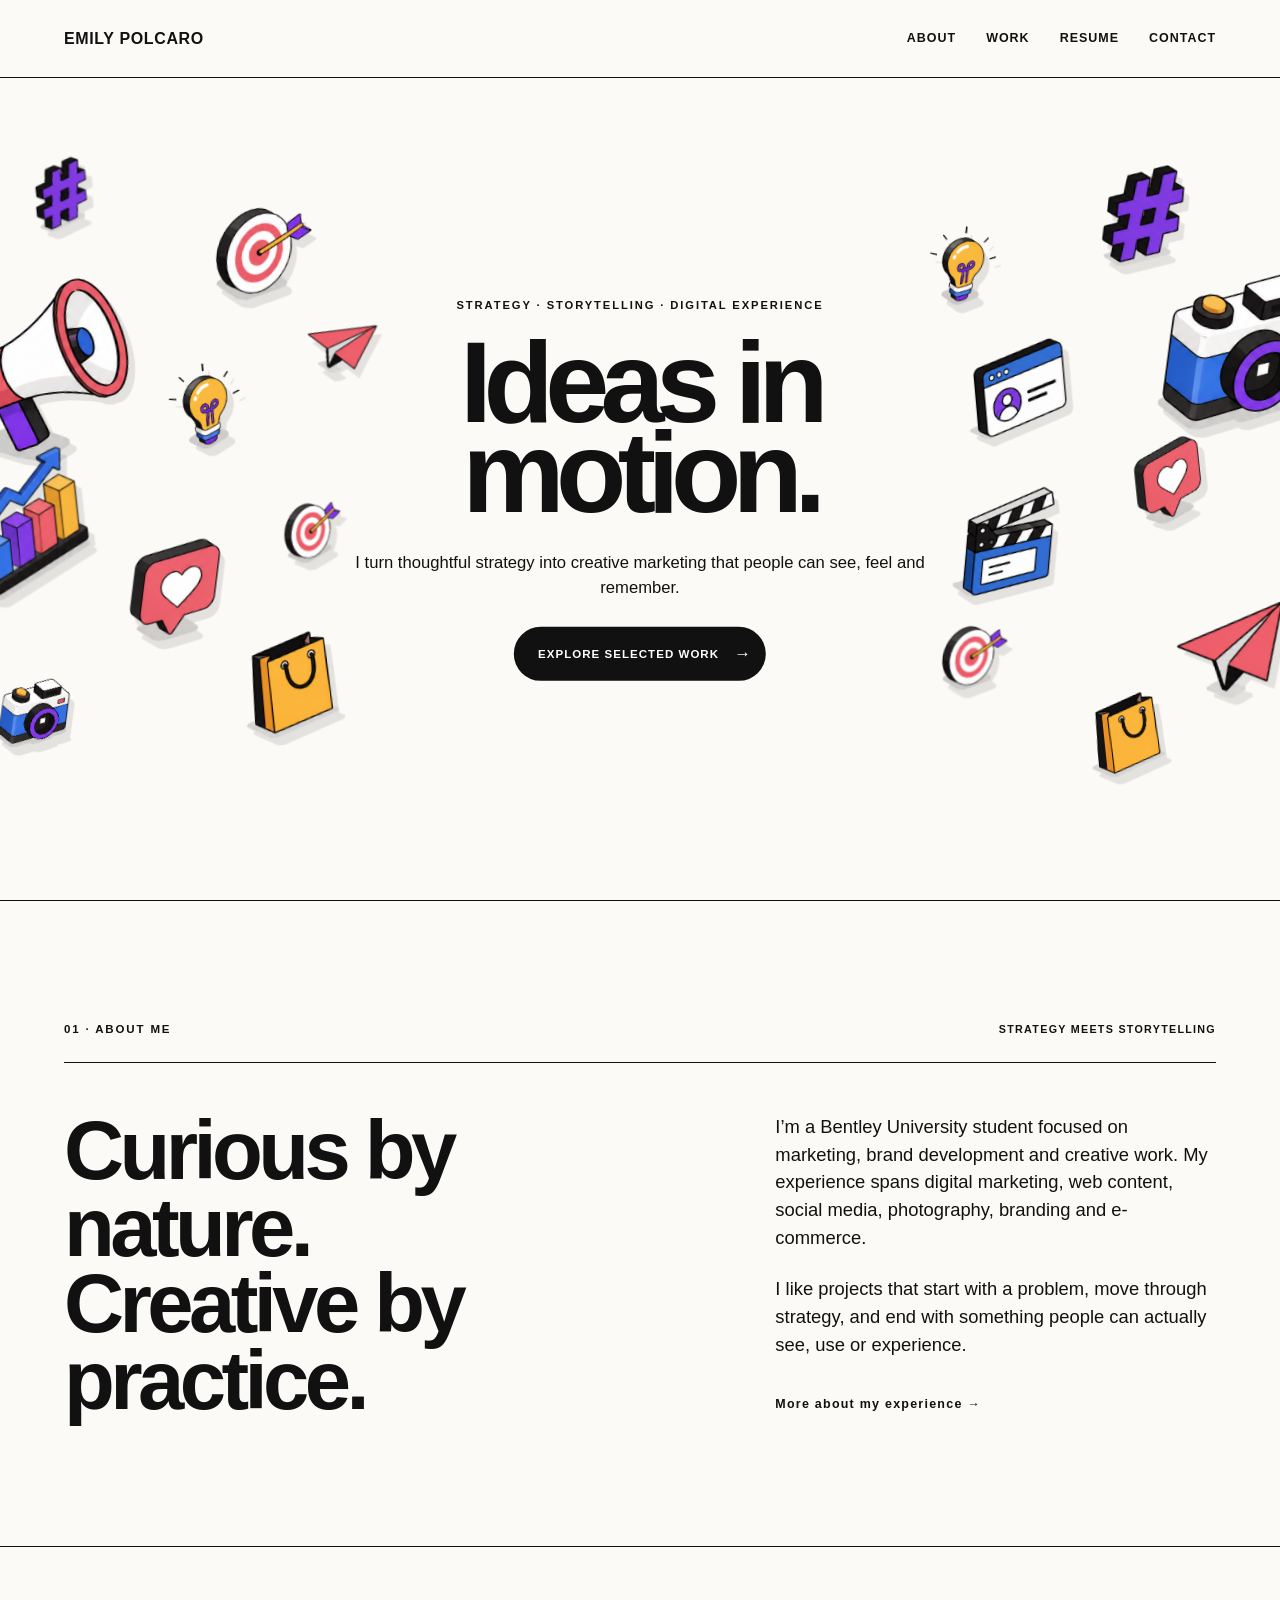
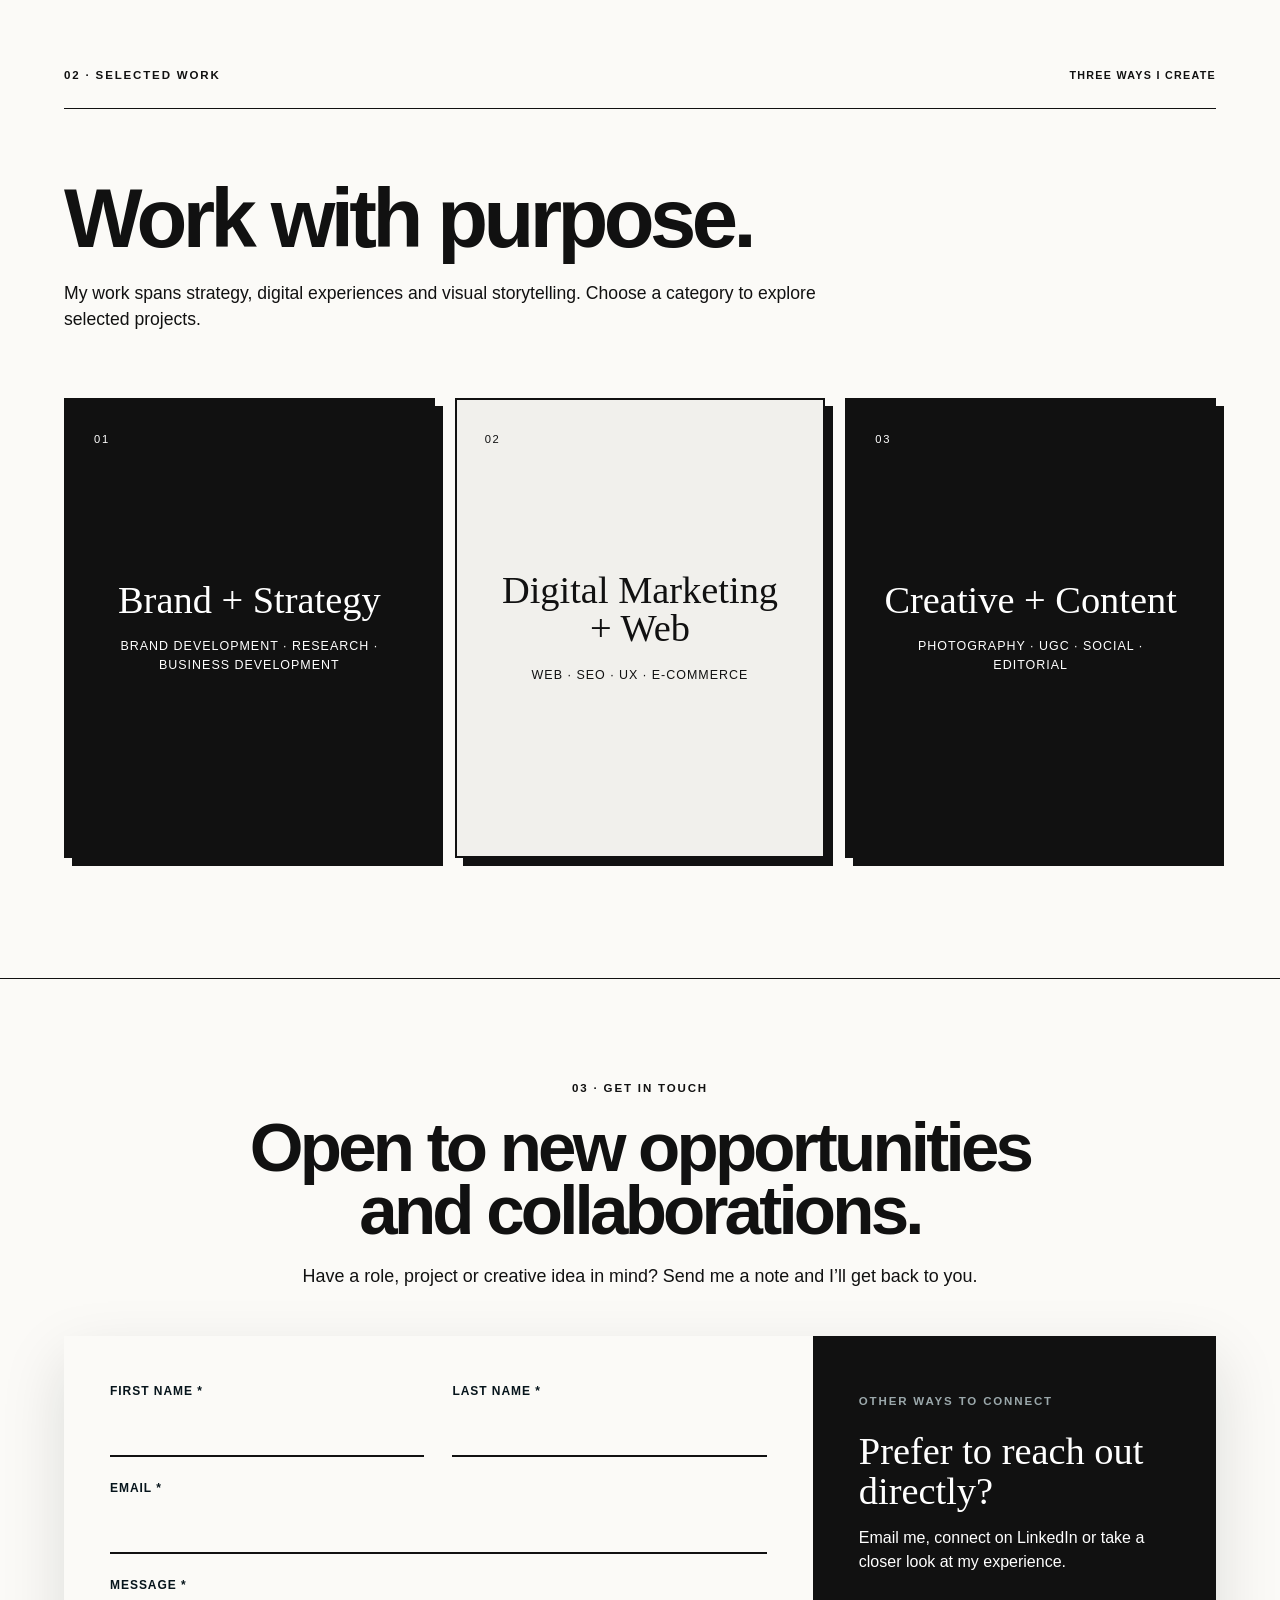
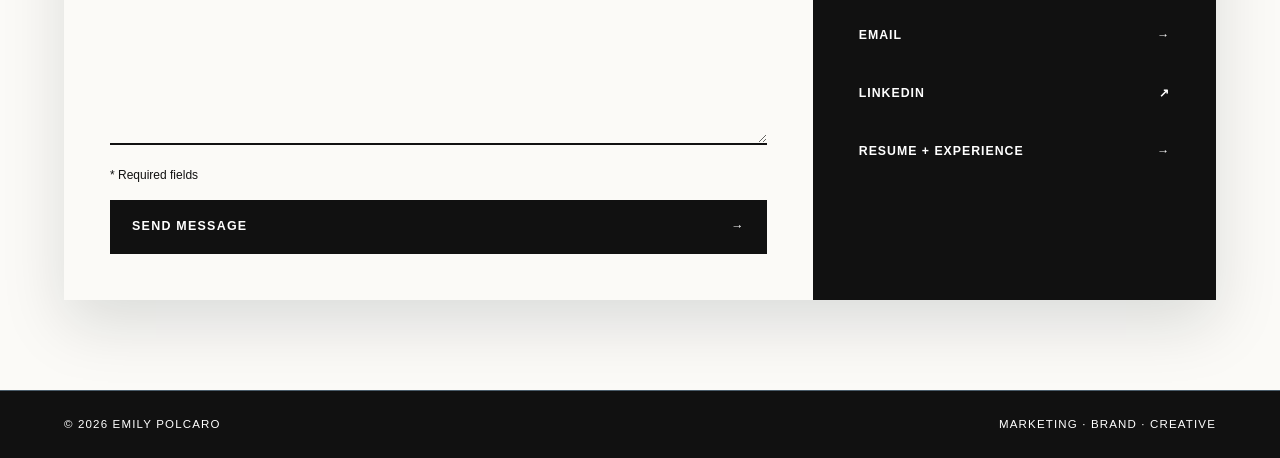
==== commit a4afdf6c: "Animate hero icons on page load" ====
--- a/index.html
+++ b/index.html
@@ -5,7 +5,7 @@
   <meta name="viewport" content="width=device-width, initial-scale=1.0" />
   <meta name="description" content="Emily Polcaro — marketing, brand, digital and creative portfolio." />
   <title>Emily Polcaro | Marketing, Brand & Creative</title>
-  <link rel="stylesheet" href="styles.css?v=29" />
+  <link rel="stylesheet" href="styles.css?v=30" />
 </head>
 <body class="home-page"><a class="skip-link" href="#main-content">Skip to main content</a>
 <header class="site-header">
@@ -113,5 +113,5 @@
   </div>
 </section>
 </main>
-<footer class="footer"><span>© <span id="year"></span> Emily Polcaro</span><span>Marketing · Brand · Creative</span></footer><script src="script.js?v=8"></script>
+<footer class="footer"><span>© <span id="year"></span> Emily Polcaro</span><span>Marketing · Brand · Creative</span></footer><script src="script.js?v=9"></script>
 </body></html>
--- a/styles.css
+++ b/styles.css
@@ -2008,3 +2008,33 @@
     --drift-x: 0px !important;
   }
 }
+
+/* Stagger the decorative icons into view before their ambient drift begins. */
+.home-page .hero-icons.icon-wings .hero-object,
+.home-page .mobile-hero-icons .mobile-hero-icon {
+  opacity: 0;
+  scale: .76;
+  transition: opacity .58s ease, scale .72s cubic-bezier(.2, .8, .2, 1);
+}
+
+.home-page.hero-icons-ready .hero-icons.icon-wings .hero-object,
+.home-page.hero-icons-ready .mobile-hero-icons .mobile-hero-icon {
+  opacity: 1;
+  scale: 1;
+}
+
+.home-page .hero-icons.icon-wings .hero-object:nth-child(2n),
+.home-page .mobile-hero-icons .mobile-hero-icon:nth-child(2n) { transition-delay: .09s; }
+.home-page .hero-icons.icon-wings .hero-object:nth-child(3n),
+.home-page .mobile-hero-icons .mobile-hero-icon:nth-child(3n) { transition-delay: .18s; }
+.home-page .hero-icons.icon-wings .hero-object:nth-child(4n),
+.home-page .mobile-hero-icons .mobile-hero-icon:nth-child(4n) { transition-delay: .27s; }
+
+@media (prefers-reduced-motion: reduce) {
+  .home-page .hero-icons.icon-wings .hero-object,
+  .home-page .mobile-hero-icons .mobile-hero-icon {
+    opacity: 1;
+    scale: 1;
+    transition: none;
+  }
+}
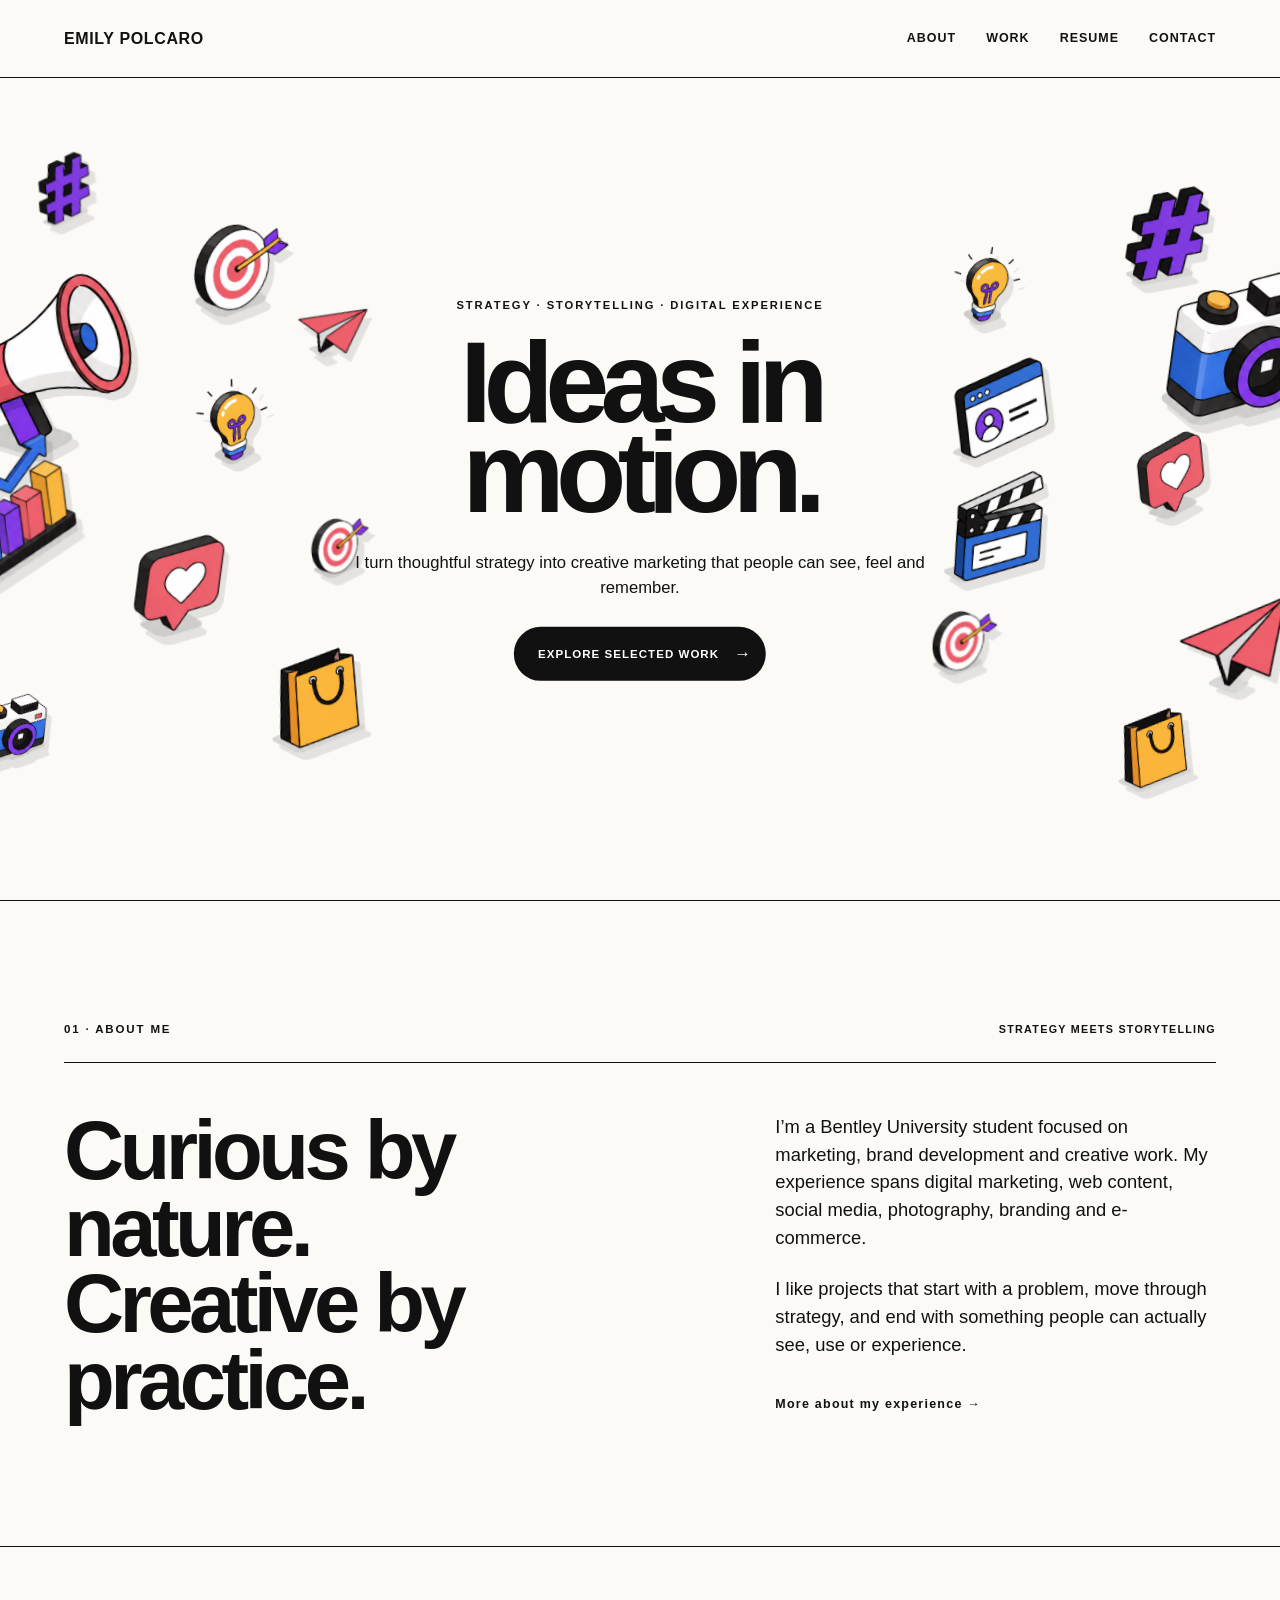
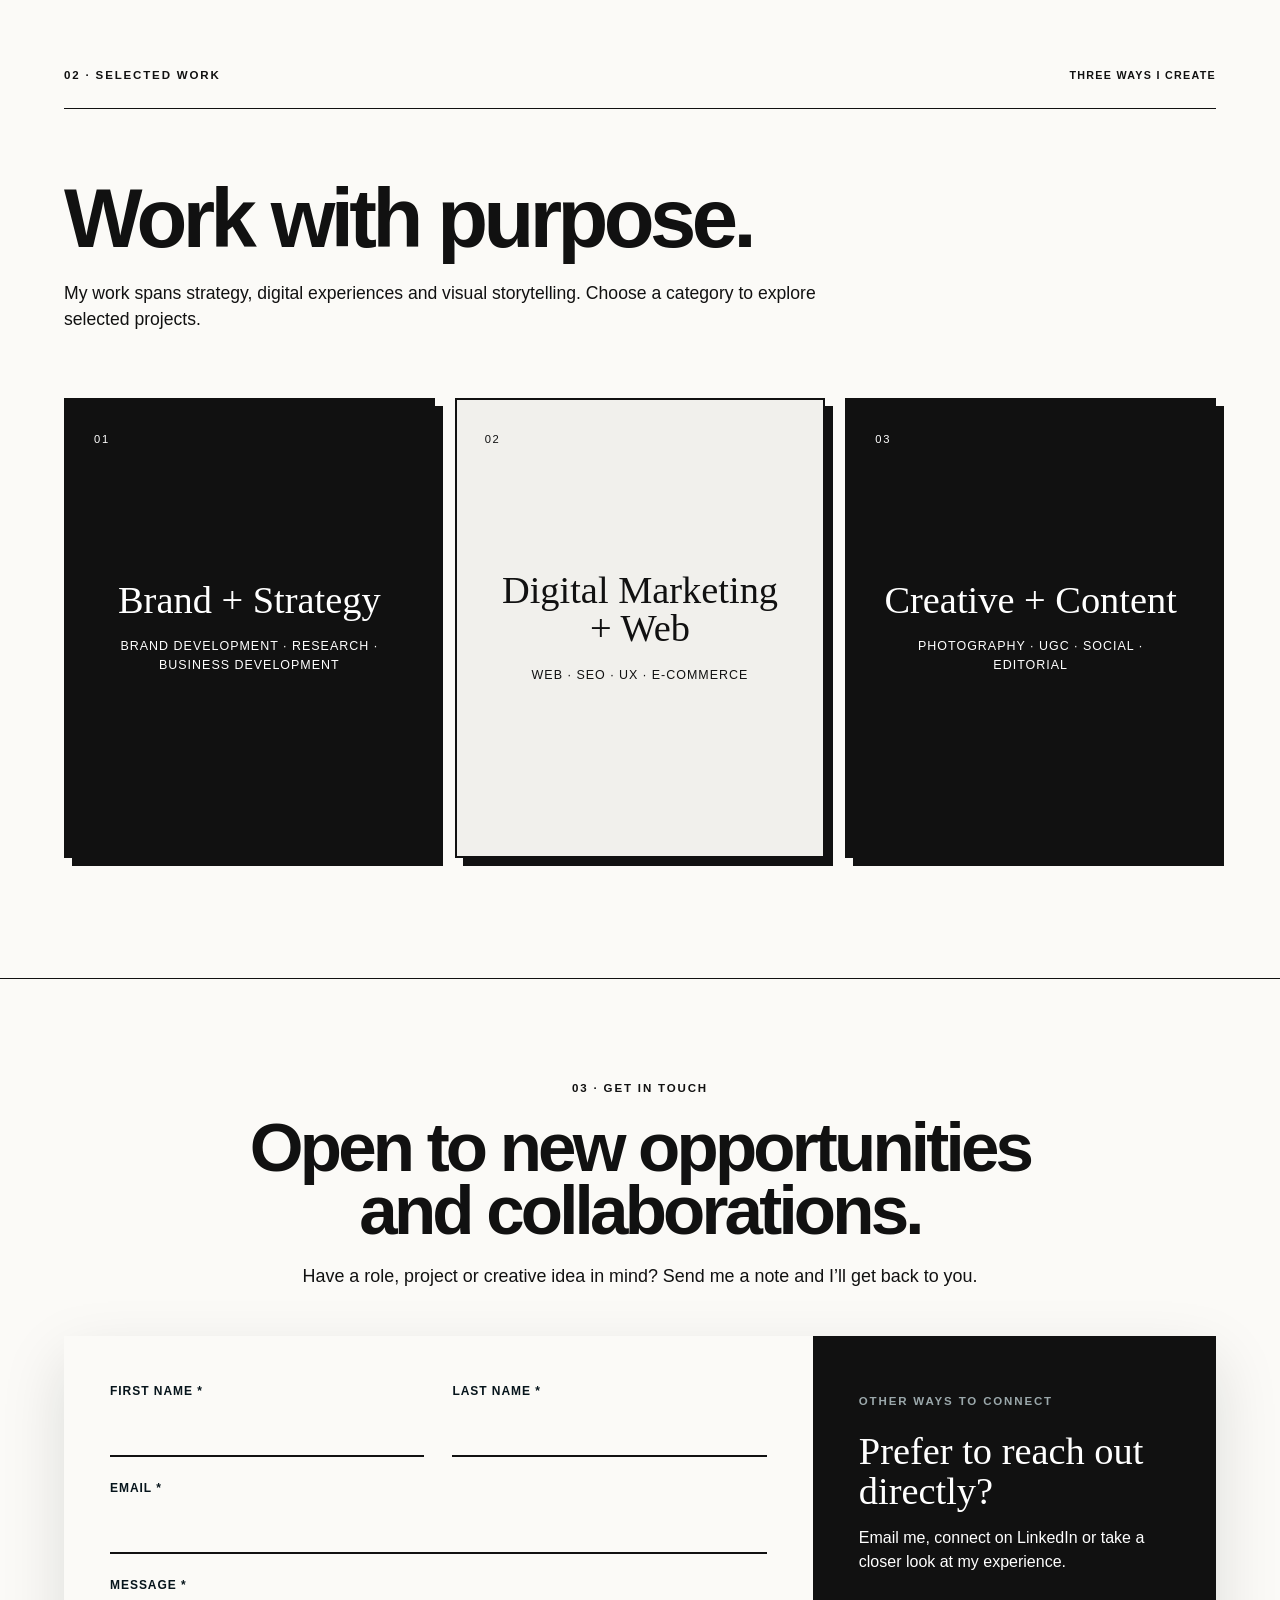
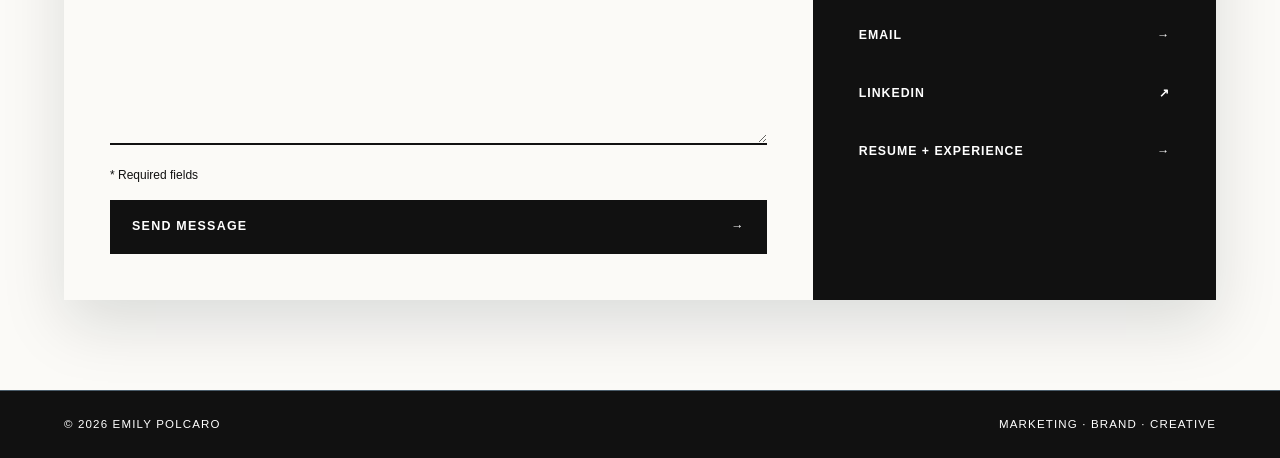
==== commit e3a58eba: "Tighten responsive hero spacing" ====
--- a/index.html
+++ b/index.html
@@ -5,7 +5,7 @@
   <meta name="viewport" content="width=device-width, initial-scale=1.0" />
   <meta name="description" content="Emily Polcaro — marketing, brand, digital and creative portfolio." />
   <title>Emily Polcaro | Marketing, Brand & Creative</title>
-  <link rel="stylesheet" href="styles.css?v=30" />
+  <link rel="stylesheet" href="styles.css?v=31" />
 </head>
 <body class="home-page"><a class="skip-link" href="#main-content">Skip to main content</a>
 <header class="site-header">
--- a/styles.css
+++ b/styles.css
@@ -2038,3 +2038,57 @@
     transition: none;
   }
 }
+
+/* Pull the responsive hero into one compact vertical composition. */
+@media (max-width: 980px) {
+  .home-page .hero {
+    height: auto;
+    min-height: 620px;
+  }
+
+  .home-page .hero-sticky {
+    height: 620px;
+    min-height: 620px;
+    padding-block: 24px;
+  }
+
+  .home-page .mobile-hero-icons {
+    top: 34px;
+  }
+
+  .home-page .hero-message {
+    width: min(680px, 84vw);
+    top: 172px;
+    transform: translateX(-50%);
+  }
+}
+
+@media (max-width: 640px) {
+  .home-page .hero {
+    min-height: 560px;
+  }
+
+  .home-page .hero-sticky {
+    height: 560px;
+    min-height: 560px;
+    padding-block: 18px;
+  }
+
+  .home-page .mobile-hero-icons {
+    top: 20px;
+  }
+
+  .home-page .hero-message {
+    width: 92vw;
+    top: 126px;
+  }
+
+  .home-page .hero-eyebrow {
+    margin-bottom: 12px;
+  }
+
+  .home-page .hero-copy {
+    margin-top: 18px;
+    margin-bottom: 17px;
+  }
+}
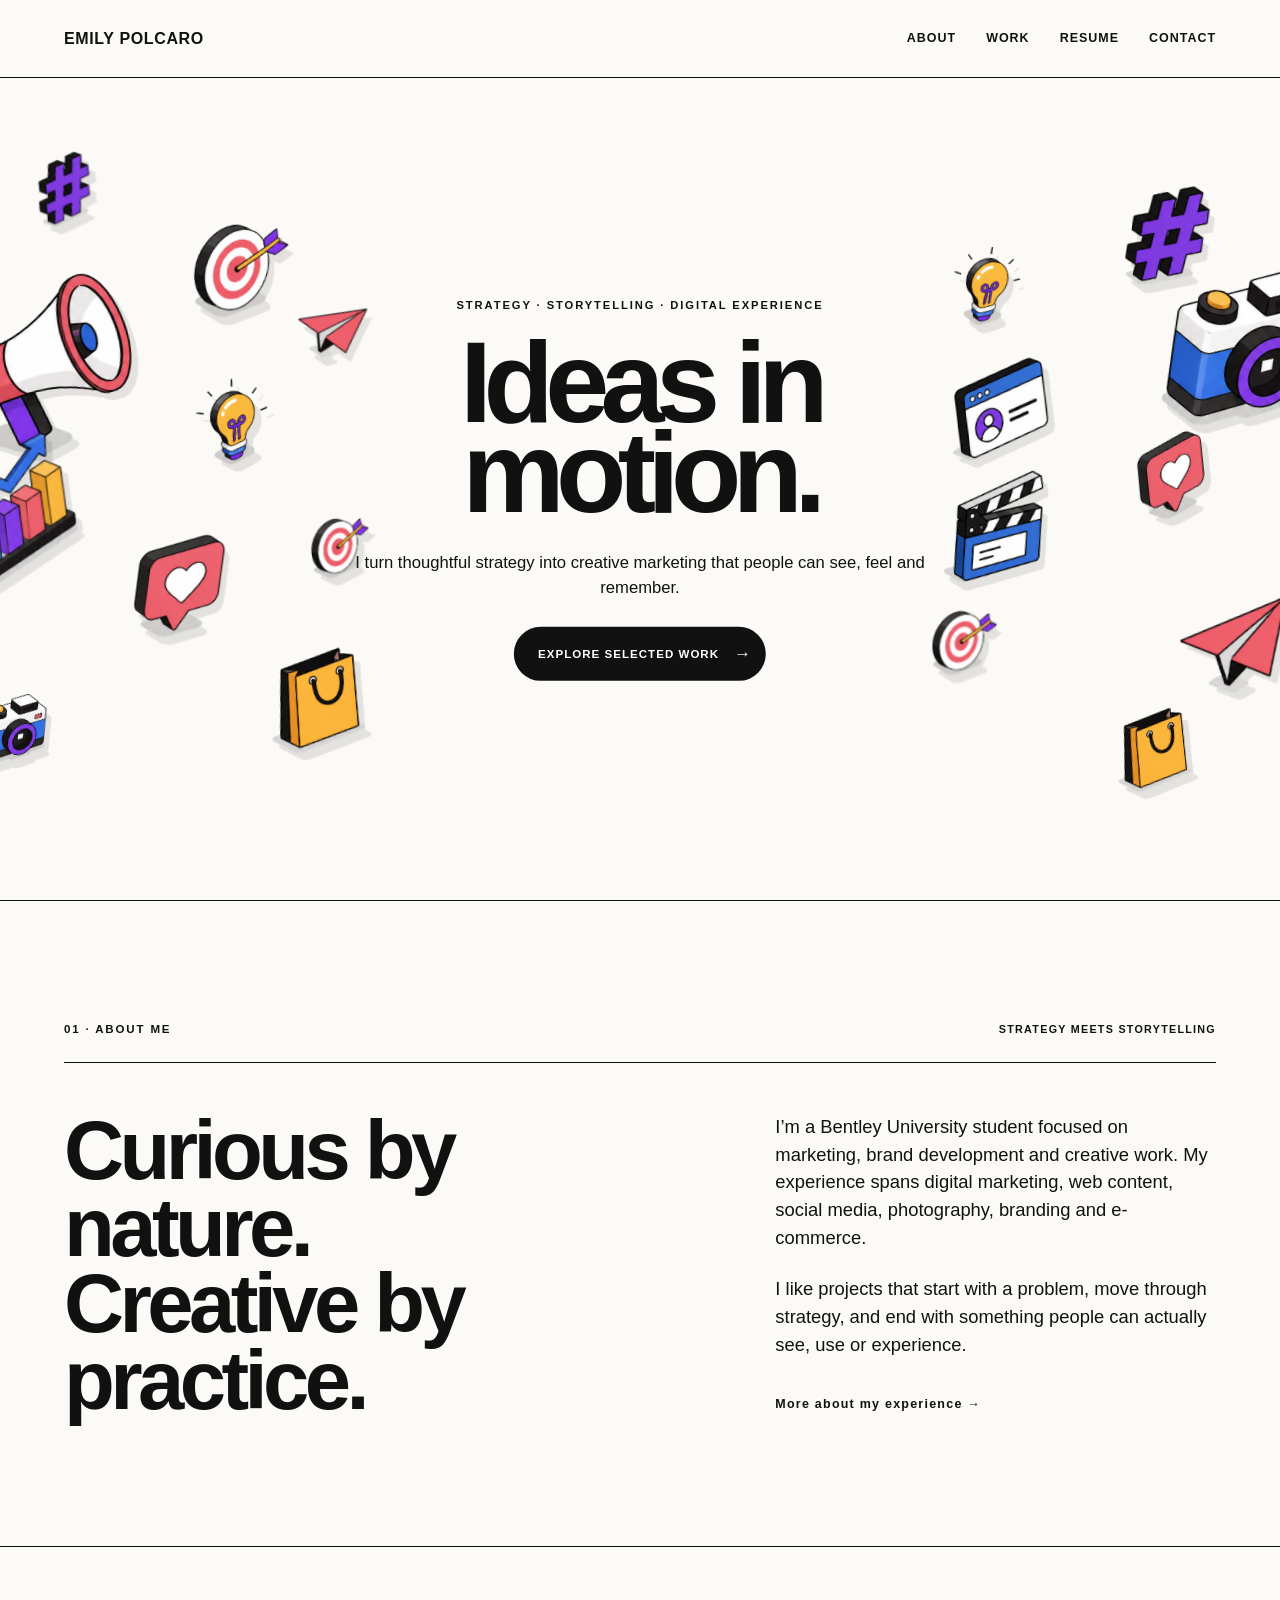
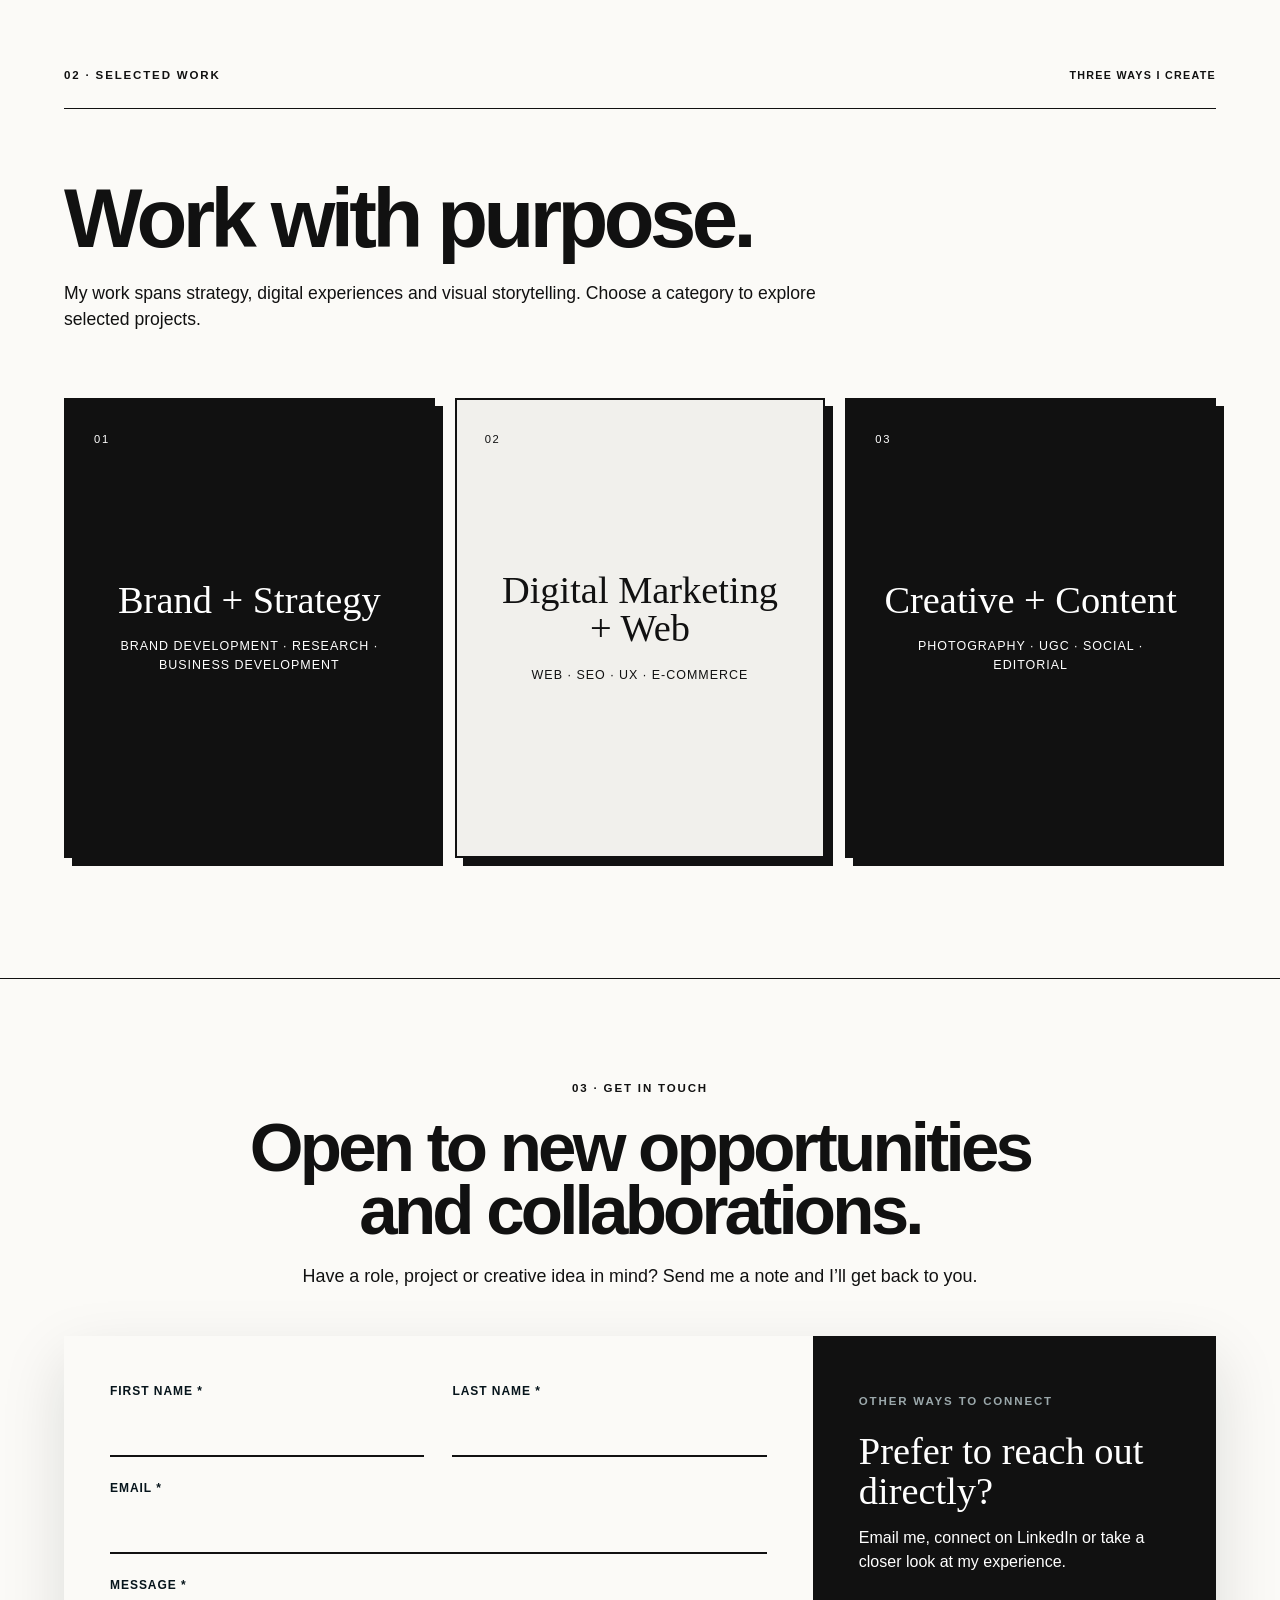
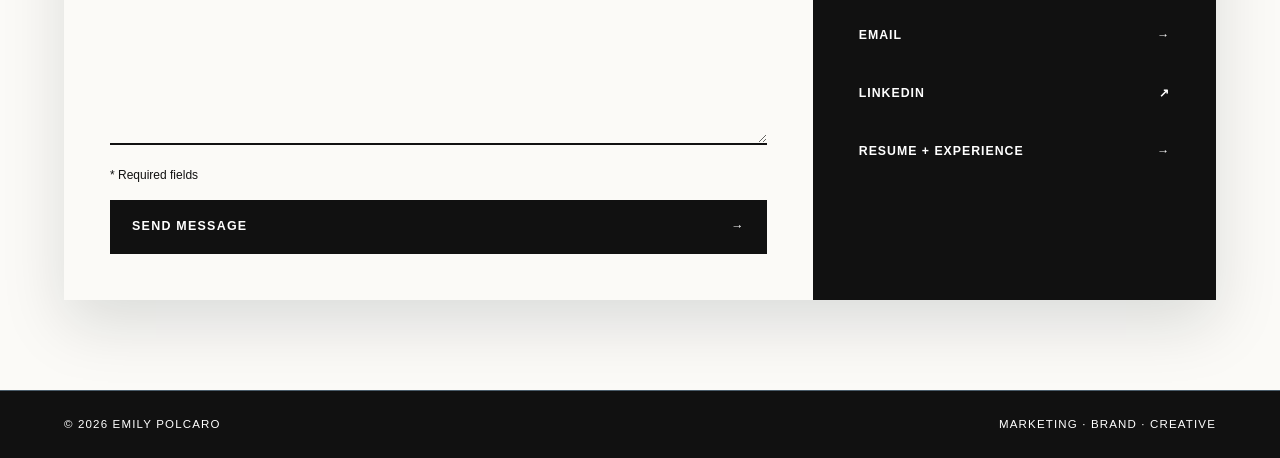
==== commit 269c5d4f: "Correct condensed hero spacing" ====
--- a/index.html
+++ b/index.html
@@ -5,7 +5,7 @@
   <meta name="viewport" content="width=device-width, initial-scale=1.0" />
   <meta name="description" content="Emily Polcaro — marketing, brand, digital and creative portfolio." />
   <title>Emily Polcaro | Marketing, Brand & Creative</title>
-  <link rel="stylesheet" href="styles.css?v=31" />
+  <link rel="stylesheet" href="styles.css?v=32" />
 </head>
 <body class="home-page"><a class="skip-link" href="#main-content">Skip to main content</a>
 <header class="site-header">
--- a/styles.css
+++ b/styles.css
@@ -1525,6 +1525,36 @@
   }
 }
 
+/* Remove the remaining vertical gap in narrow desktop/tablet windows. */
+@media (min-width: 641px) and (max-width: 980px) {
+  .home-page .hero {
+    min-height: 520px;
+  }
+
+  .home-page .hero-sticky {
+    height: 520px;
+    min-height: 520px;
+    padding-block: 18px;
+  }
+
+  .home-page .mobile-hero-icons {
+    top: 18px;
+  }
+
+  .home-page .hero-message {
+    top: 126px;
+  }
+
+  .home-page .hero-eyebrow {
+    margin-bottom: 15px;
+  }
+
+  .home-page .hero-copy {
+    margin-top: 21px;
+    margin-bottom: 19px;
+  }
+}
+
 /* Icon Runway hero */
 .home-page .hero {
   height: 142vh;
@@ -2092,3 +2122,23 @@
     margin-bottom: 17px;
   }
 }
+
+/* Final condensed override: keep the row and copy together at tablet widths. */
+@media (min-width: 641px) and (max-width: 980px) {
+  .home-page .hero { min-height: 520px; }
+
+  .home-page .hero-sticky {
+    height: 520px;
+    min-height: 520px;
+    padding-block: 18px;
+  }
+
+  .home-page .mobile-hero-icons { top: 18px; }
+  .home-page .hero-message { top: 126px; }
+  .home-page .hero-eyebrow { margin-bottom: 15px; }
+
+  .home-page .hero-copy {
+    margin-top: 21px;
+    margin-bottom: 19px;
+  }
+}
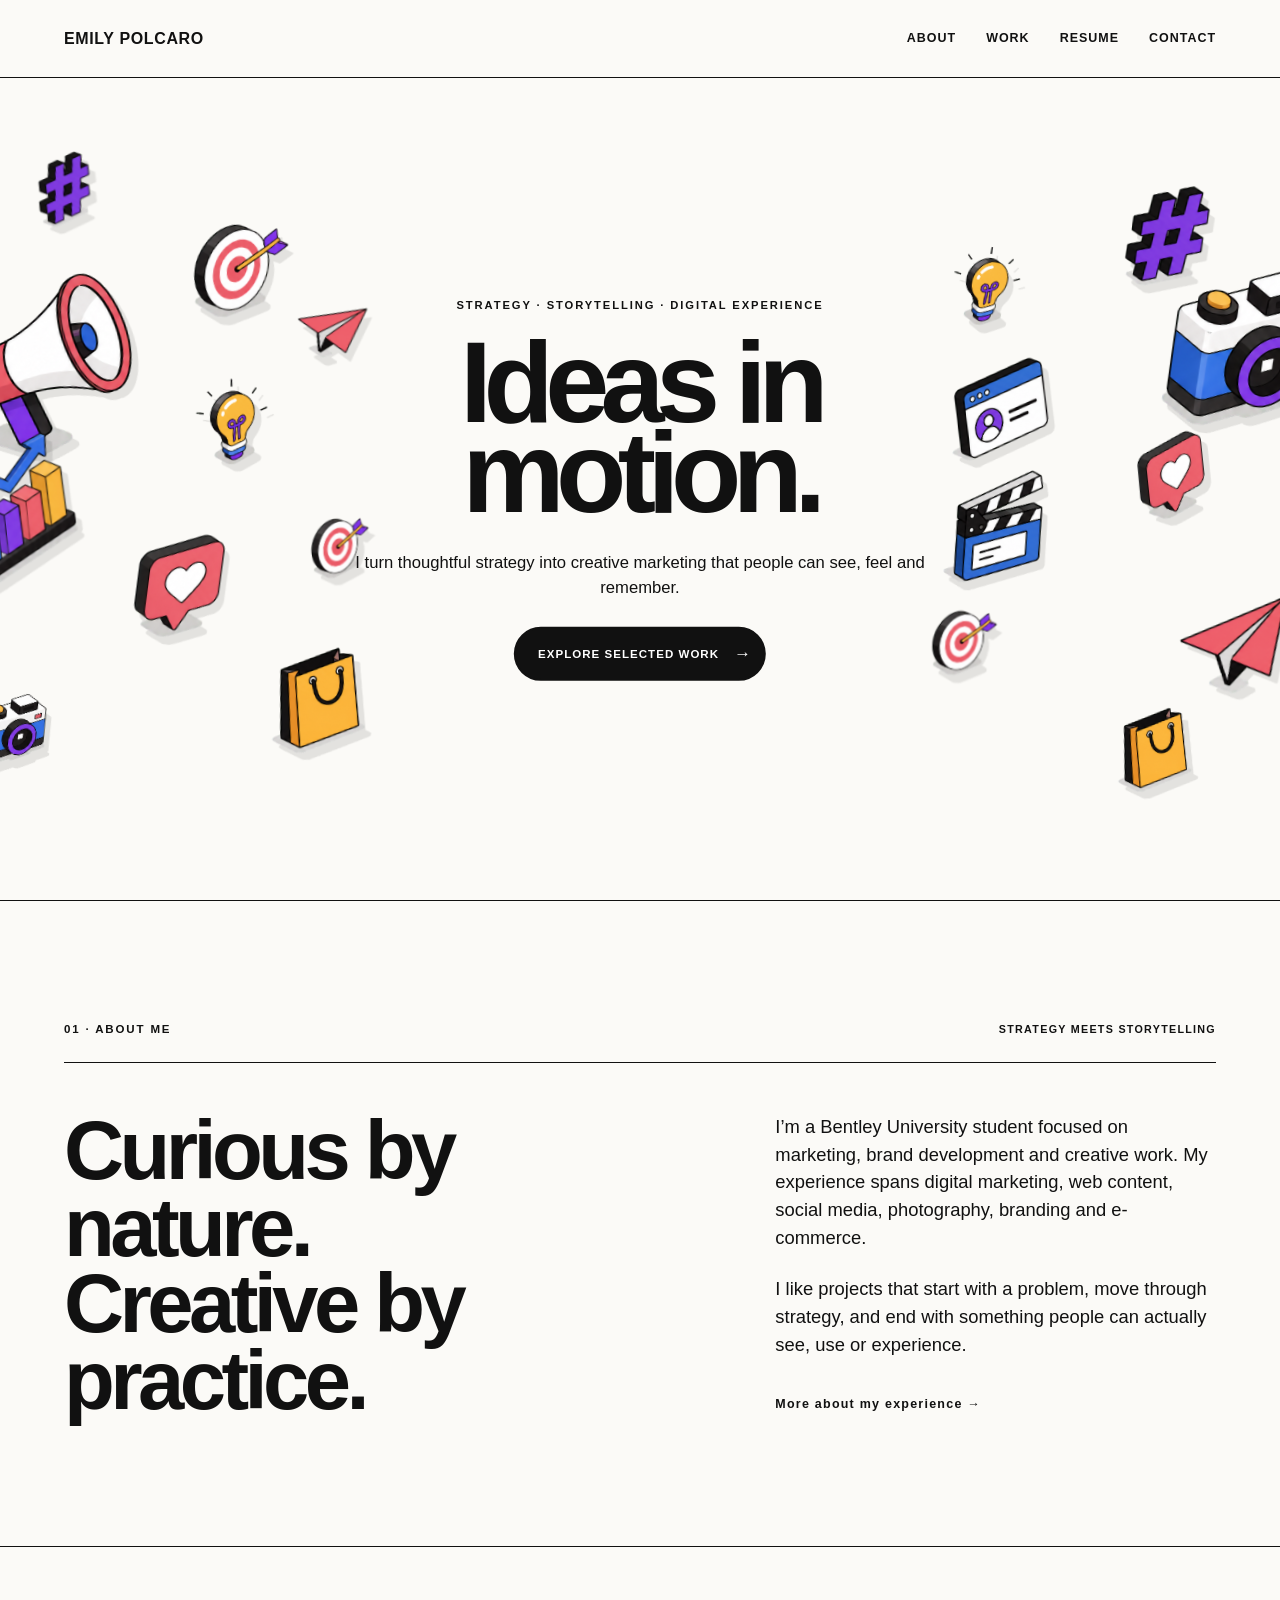
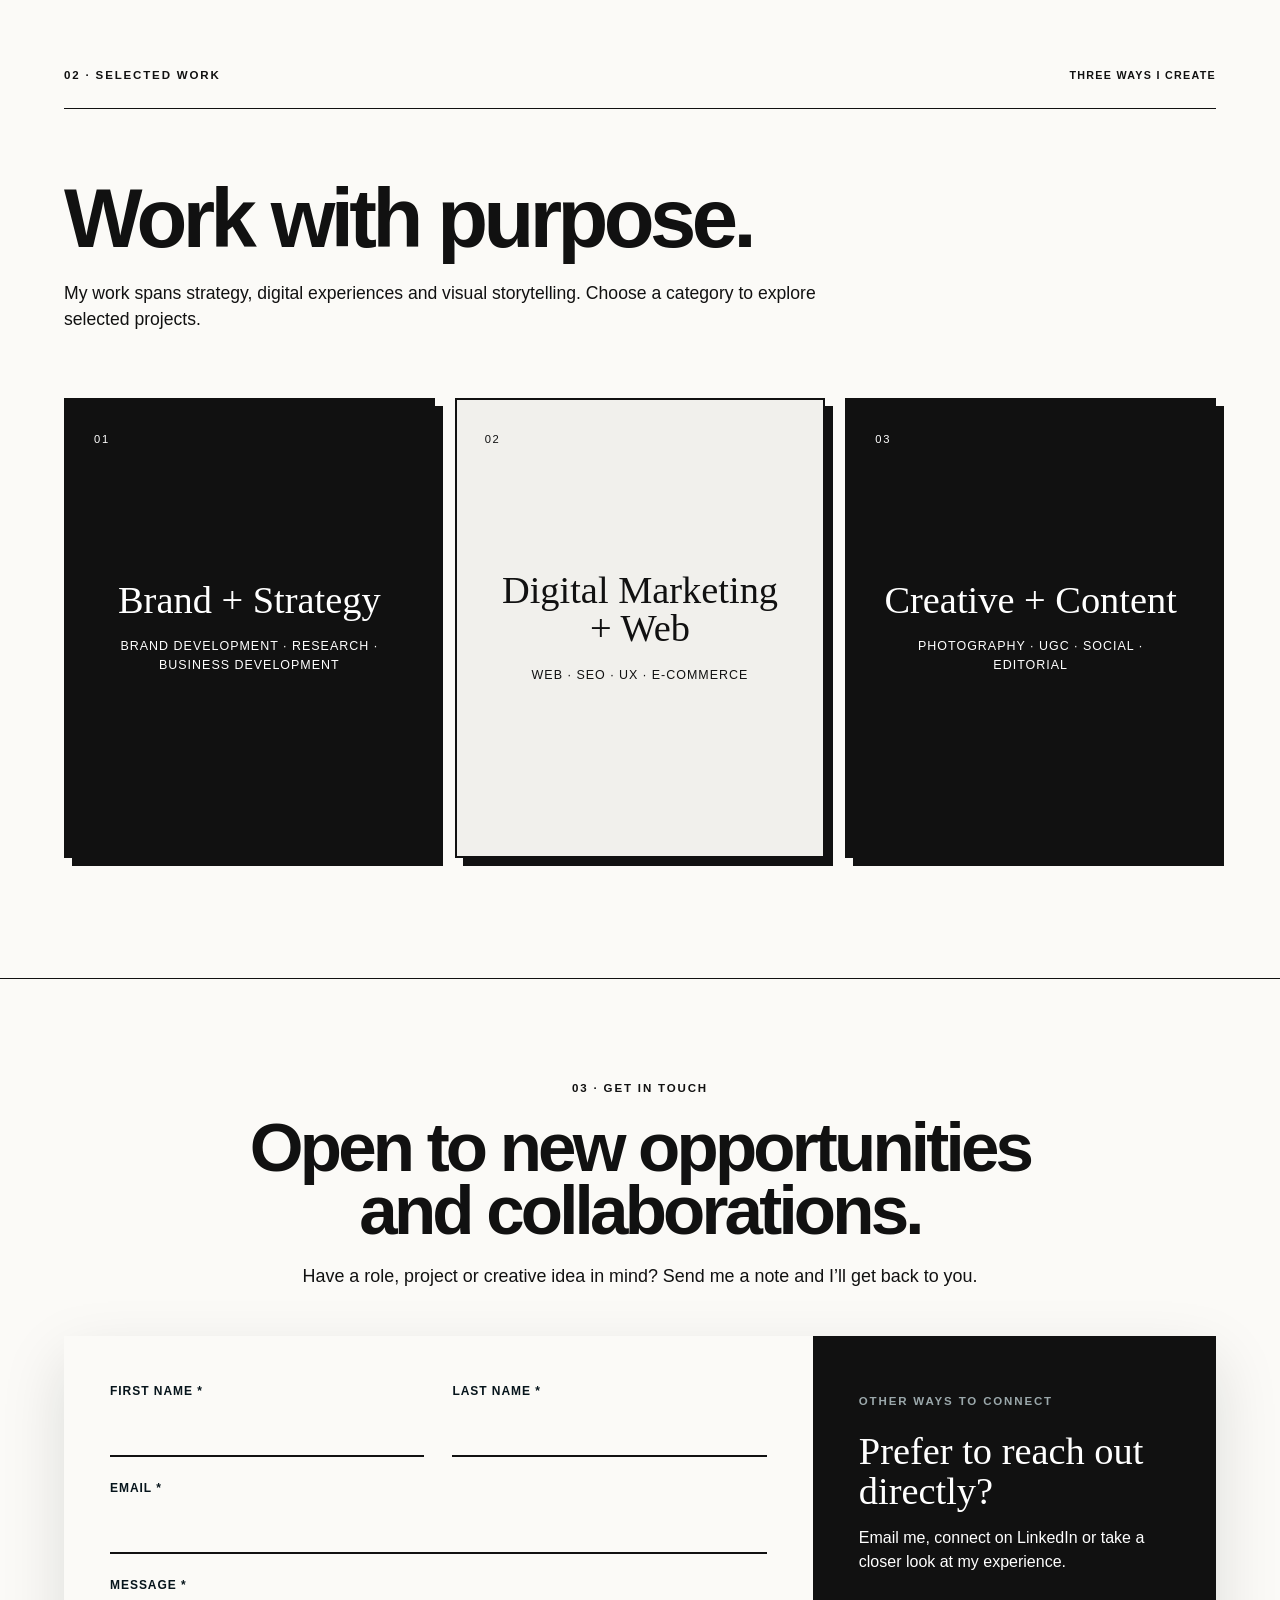
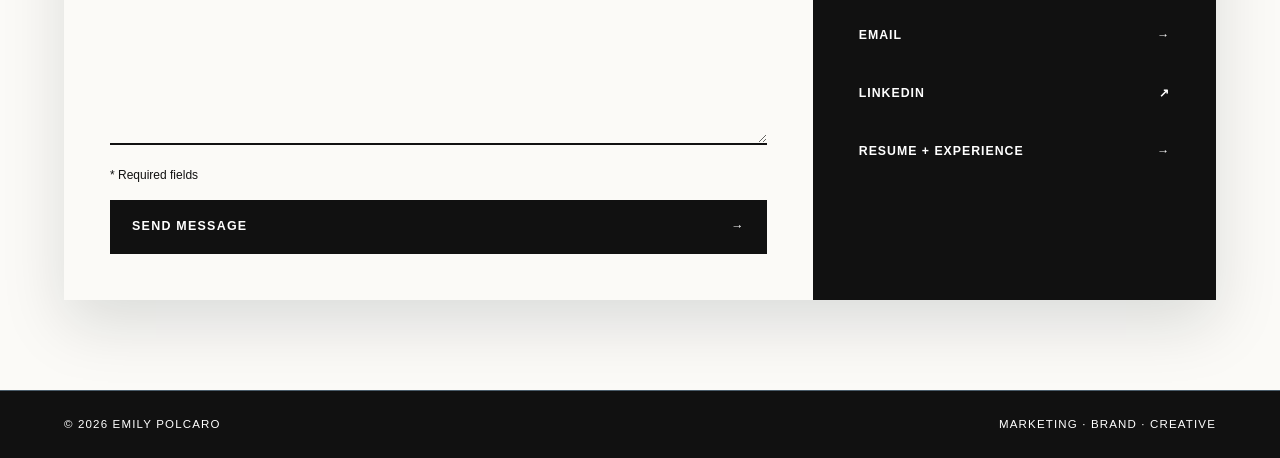
==== commit 833883a2: "Animate responsive hero icons" ====
--- a/index.html
+++ b/index.html
@@ -5,7 +5,7 @@
   <meta name="viewport" content="width=device-width, initial-scale=1.0" />
   <meta name="description" content="Emily Polcaro — marketing, brand, digital and creative portfolio." />
   <title>Emily Polcaro | Marketing, Brand & Creative</title>
-  <link rel="stylesheet" href="styles.css?v=32" />
+  <link rel="stylesheet" href="styles.css?v=33" />
 </head>
 <body class="home-page"><a class="skip-link" href="#main-content">Skip to main content</a>
 <header class="site-header">
--- a/styles.css
+++ b/styles.css
@@ -1555,6 +1555,55 @@
   }
 }
 
+/* Give the four-icon responsive row the same lively drift as desktop. */
+.home-page .mobile-hero-icon {
+  --mobile-drift-x: 20px;
+  --mobile-drift-y: -25px;
+  --mobile-drift-turn: 2.4deg;
+  --mobile-drift-time: 4.8s;
+  --mobile-drift-delay: -1.4s;
+}
+
+.home-page .mobile-hero-icon:nth-child(2n) {
+  --mobile-drift-x: -23px;
+  --mobile-drift-y: 21px;
+  --mobile-drift-turn: -2.1deg;
+  --mobile-drift-time: 5.4s;
+  --mobile-drift-delay: -4.1s;
+}
+
+.home-page .mobile-hero-icon:nth-child(3n) {
+  --mobile-drift-x: 26px;
+  --mobile-drift-y: 18px;
+  --mobile-drift-turn: 2.7deg;
+  --mobile-drift-time: 5.9s;
+  --mobile-drift-delay: -6.3s;
+}
+
+.home-page .mobile-hero-icon:nth-child(4n) {
+  --mobile-drift-x: -19px;
+  --mobile-drift-y: -24px;
+  --mobile-drift-turn: -2.5deg;
+  --mobile-drift-time: 5.1s;
+  --mobile-drift-delay: -2.8s;
+}
+
+.home-page .mobile-hero-icon img {
+  transform-origin: center;
+  animation: mobile-hero-icon-drift var(--mobile-drift-time) ease-in-out var(--mobile-drift-delay) infinite alternate;
+}
+
+@keyframes mobile-hero-icon-drift {
+  from { transform: translate3d(0, 0, 0) rotate(0deg); }
+  to { transform: translate3d(var(--mobile-drift-x), var(--mobile-drift-y), 0) rotate(var(--mobile-drift-turn)); }
+}
+
+@media (prefers-reduced-motion: reduce) {
+  .home-page .mobile-hero-icon img {
+    animation: none;
+  }
+}
+
 /* Icon Runway hero */
 .home-page .hero {
   height: 142vh;
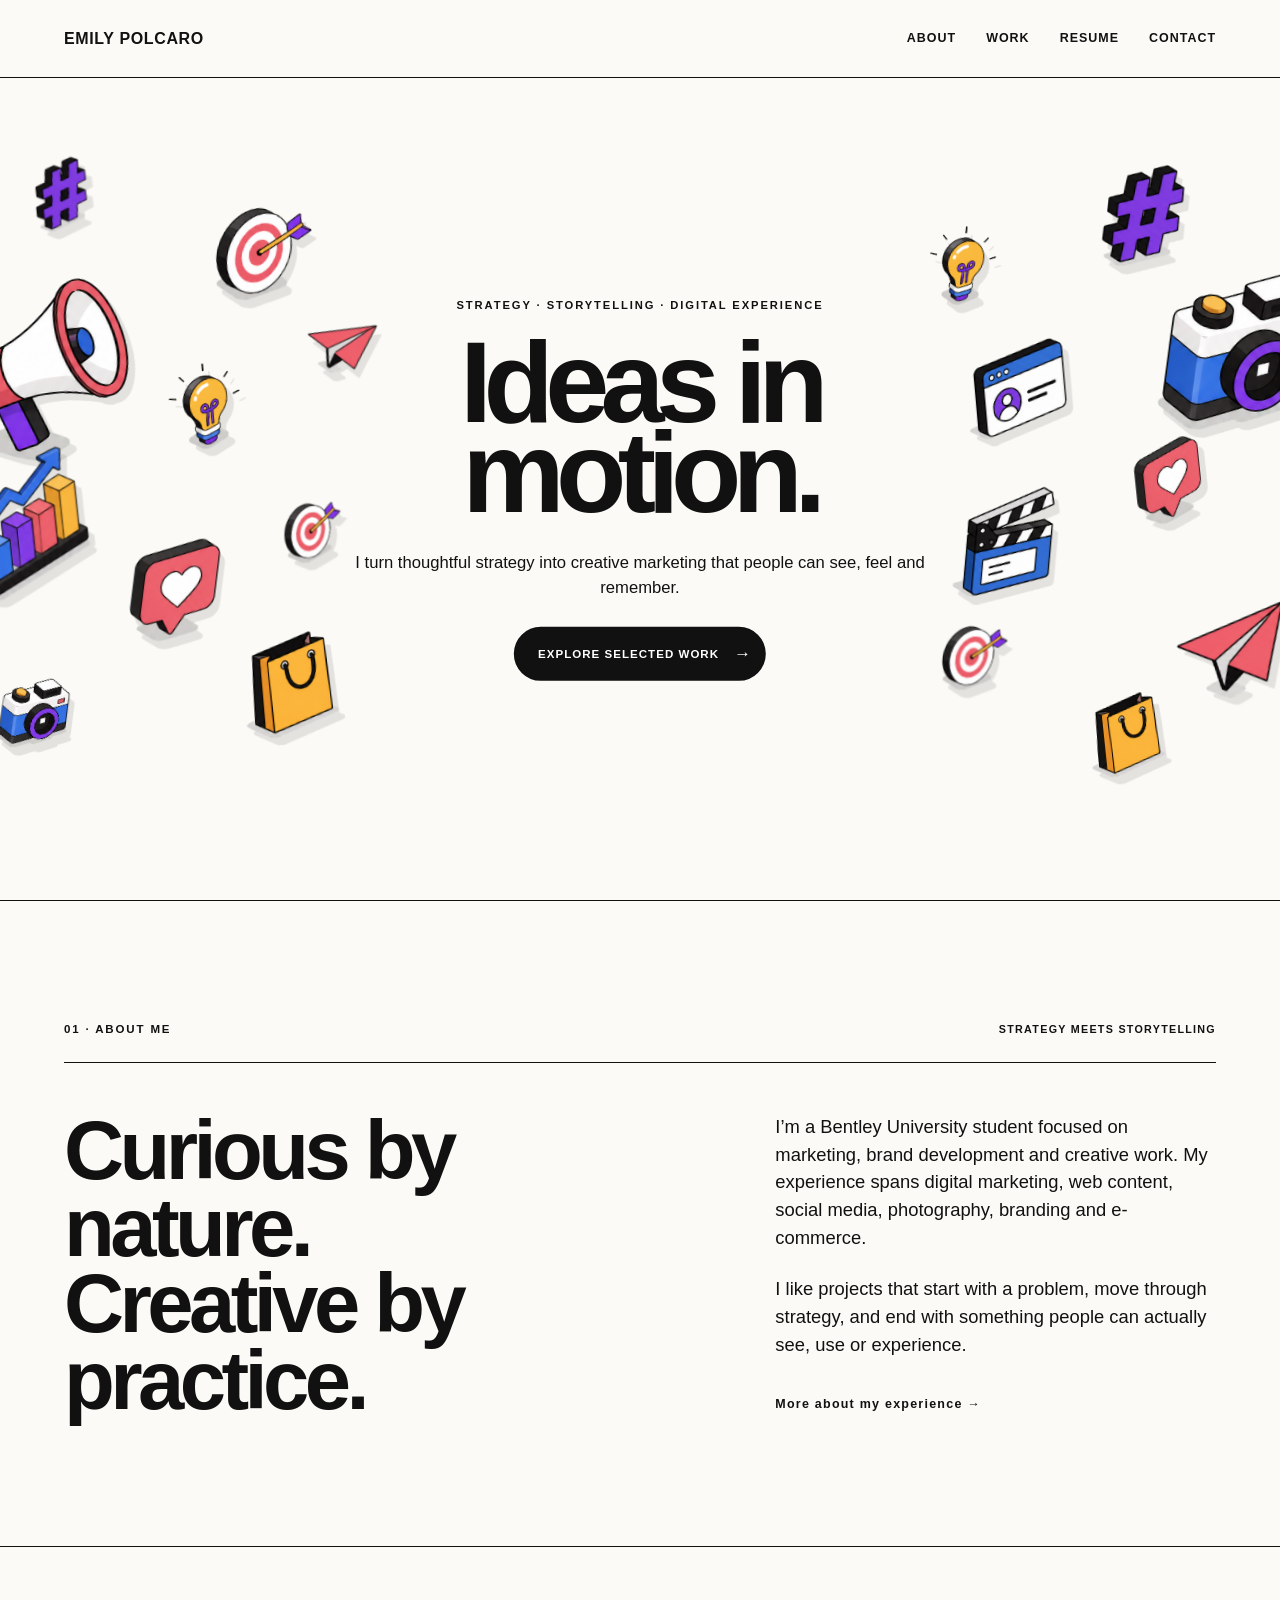
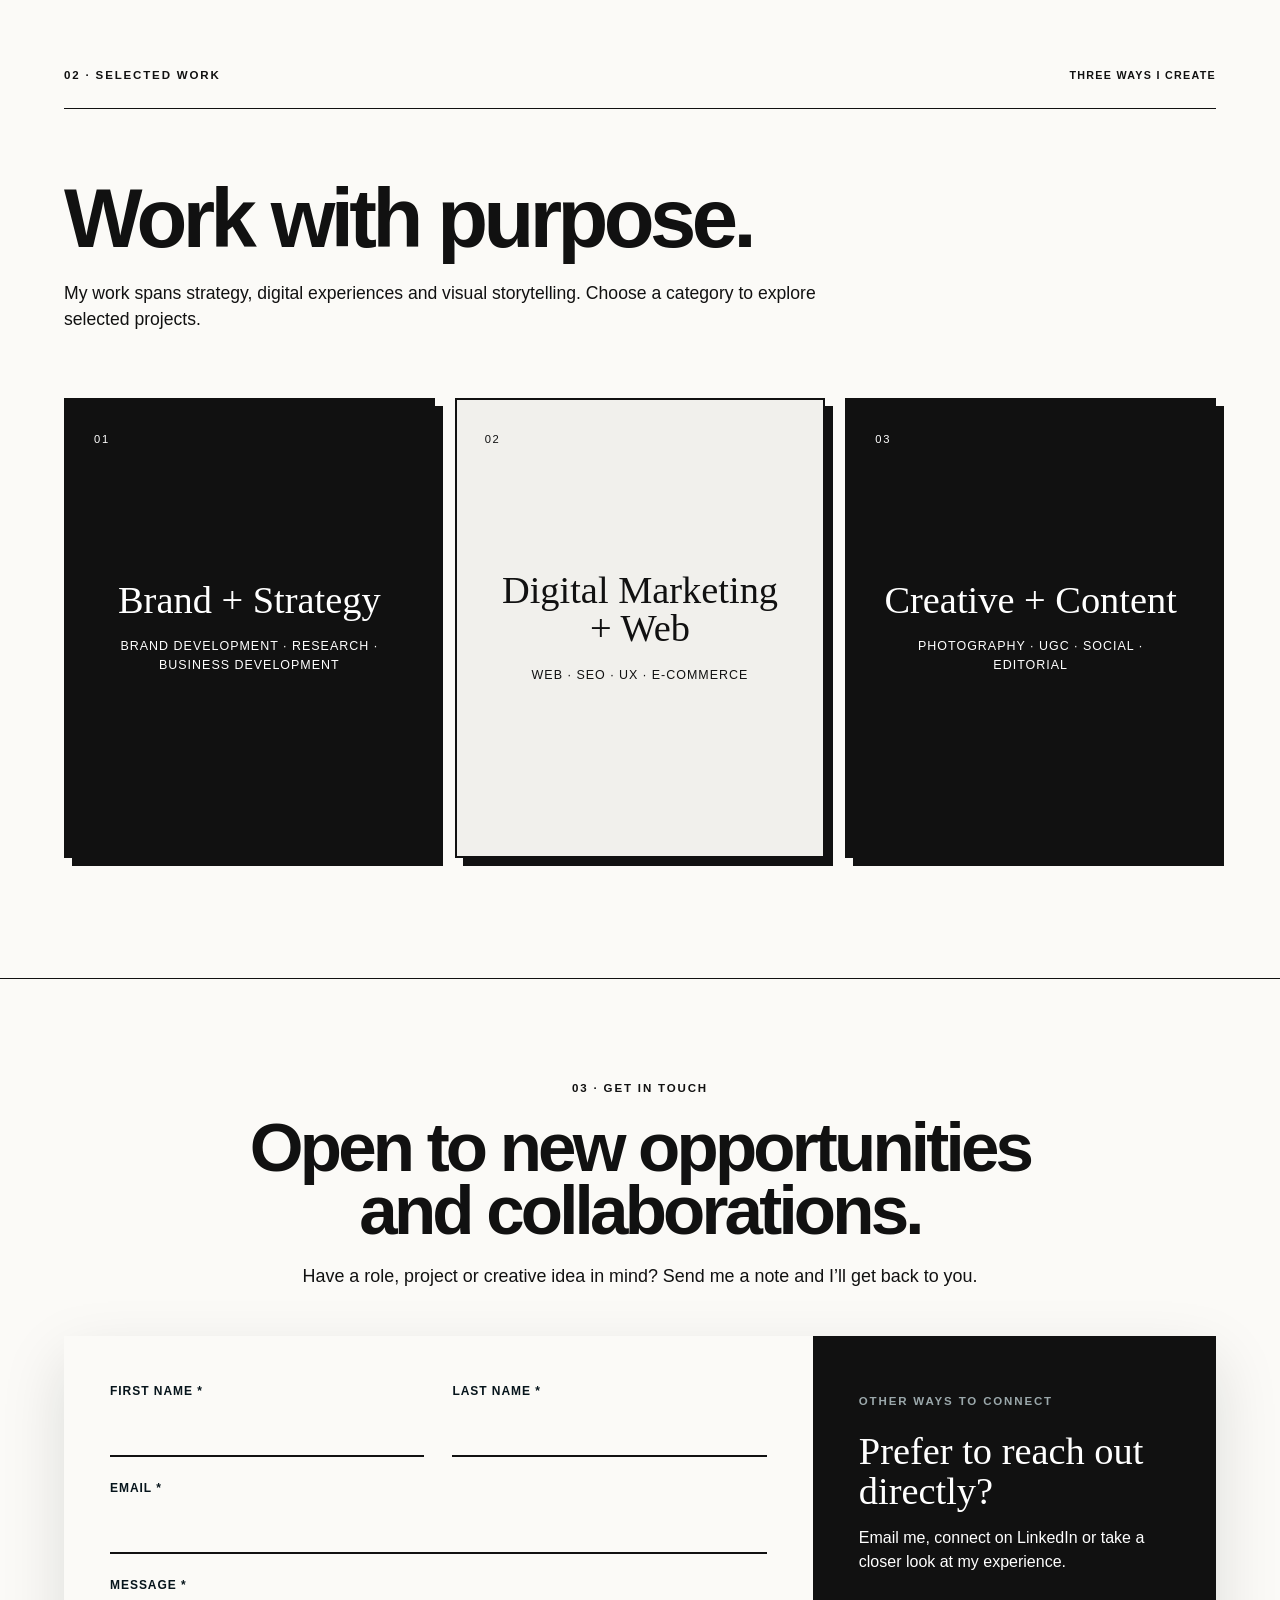
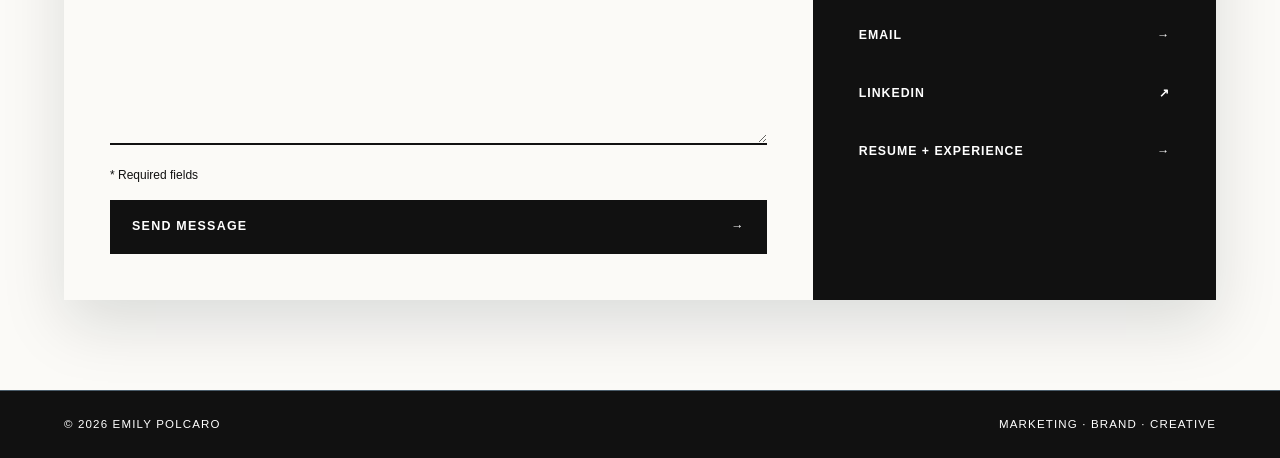
==== commit 7db7aa1a: "Reduce responsive icon movement" ====
--- a/index.html
+++ b/index.html
@@ -5,7 +5,7 @@
   <meta name="viewport" content="width=device-width, initial-scale=1.0" />
   <meta name="description" content="Emily Polcaro — marketing, brand, digital and creative portfolio." />
   <title>Emily Polcaro | Marketing, Brand & Creative</title>
-  <link rel="stylesheet" href="styles.css?v=33" />
+  <link rel="stylesheet" href="styles.css?v=34" />
 </head>
 <body class="home-page"><a class="skip-link" href="#main-content">Skip to main content</a>
 <header class="site-header">
--- a/styles.css
+++ b/styles.css
@@ -1557,34 +1557,34 @@
 
 /* Give the four-icon responsive row the same lively drift as desktop. */
 .home-page .mobile-hero-icon {
-  --mobile-drift-x: 20px;
-  --mobile-drift-y: -25px;
-  --mobile-drift-turn: 2.4deg;
-  --mobile-drift-time: 4.8s;
+  --mobile-drift-x: 5px;
+  --mobile-drift-y: -8px;
+  --mobile-drift-turn: .8deg;
+  --mobile-drift-time: 5.8s;
   --mobile-drift-delay: -1.4s;
 }
 
 .home-page .mobile-hero-icon:nth-child(2n) {
-  --mobile-drift-x: -23px;
-  --mobile-drift-y: 21px;
-  --mobile-drift-turn: -2.1deg;
-  --mobile-drift-time: 5.4s;
+  --mobile-drift-x: -5px;
+  --mobile-drift-y: 7px;
+  --mobile-drift-turn: -.7deg;
+  --mobile-drift-time: 6.4s;
   --mobile-drift-delay: -4.1s;
 }
 
 .home-page .mobile-hero-icon:nth-child(3n) {
-  --mobile-drift-x: 26px;
-  --mobile-drift-y: 18px;
-  --mobile-drift-turn: 2.7deg;
-  --mobile-drift-time: 5.9s;
+  --mobile-drift-x: 6px;
+  --mobile-drift-y: 6px;
+  --mobile-drift-turn: .9deg;
+  --mobile-drift-time: 6.8s;
   --mobile-drift-delay: -6.3s;
 }
 
 .home-page .mobile-hero-icon:nth-child(4n) {
-  --mobile-drift-x: -19px;
-  --mobile-drift-y: -24px;
-  --mobile-drift-turn: -2.5deg;
-  --mobile-drift-time: 5.1s;
+  --mobile-drift-x: -4px;
+  --mobile-drift-y: -8px;
+  --mobile-drift-turn: -.8deg;
+  --mobile-drift-time: 6.1s;
   --mobile-drift-delay: -2.8s;
 }
 
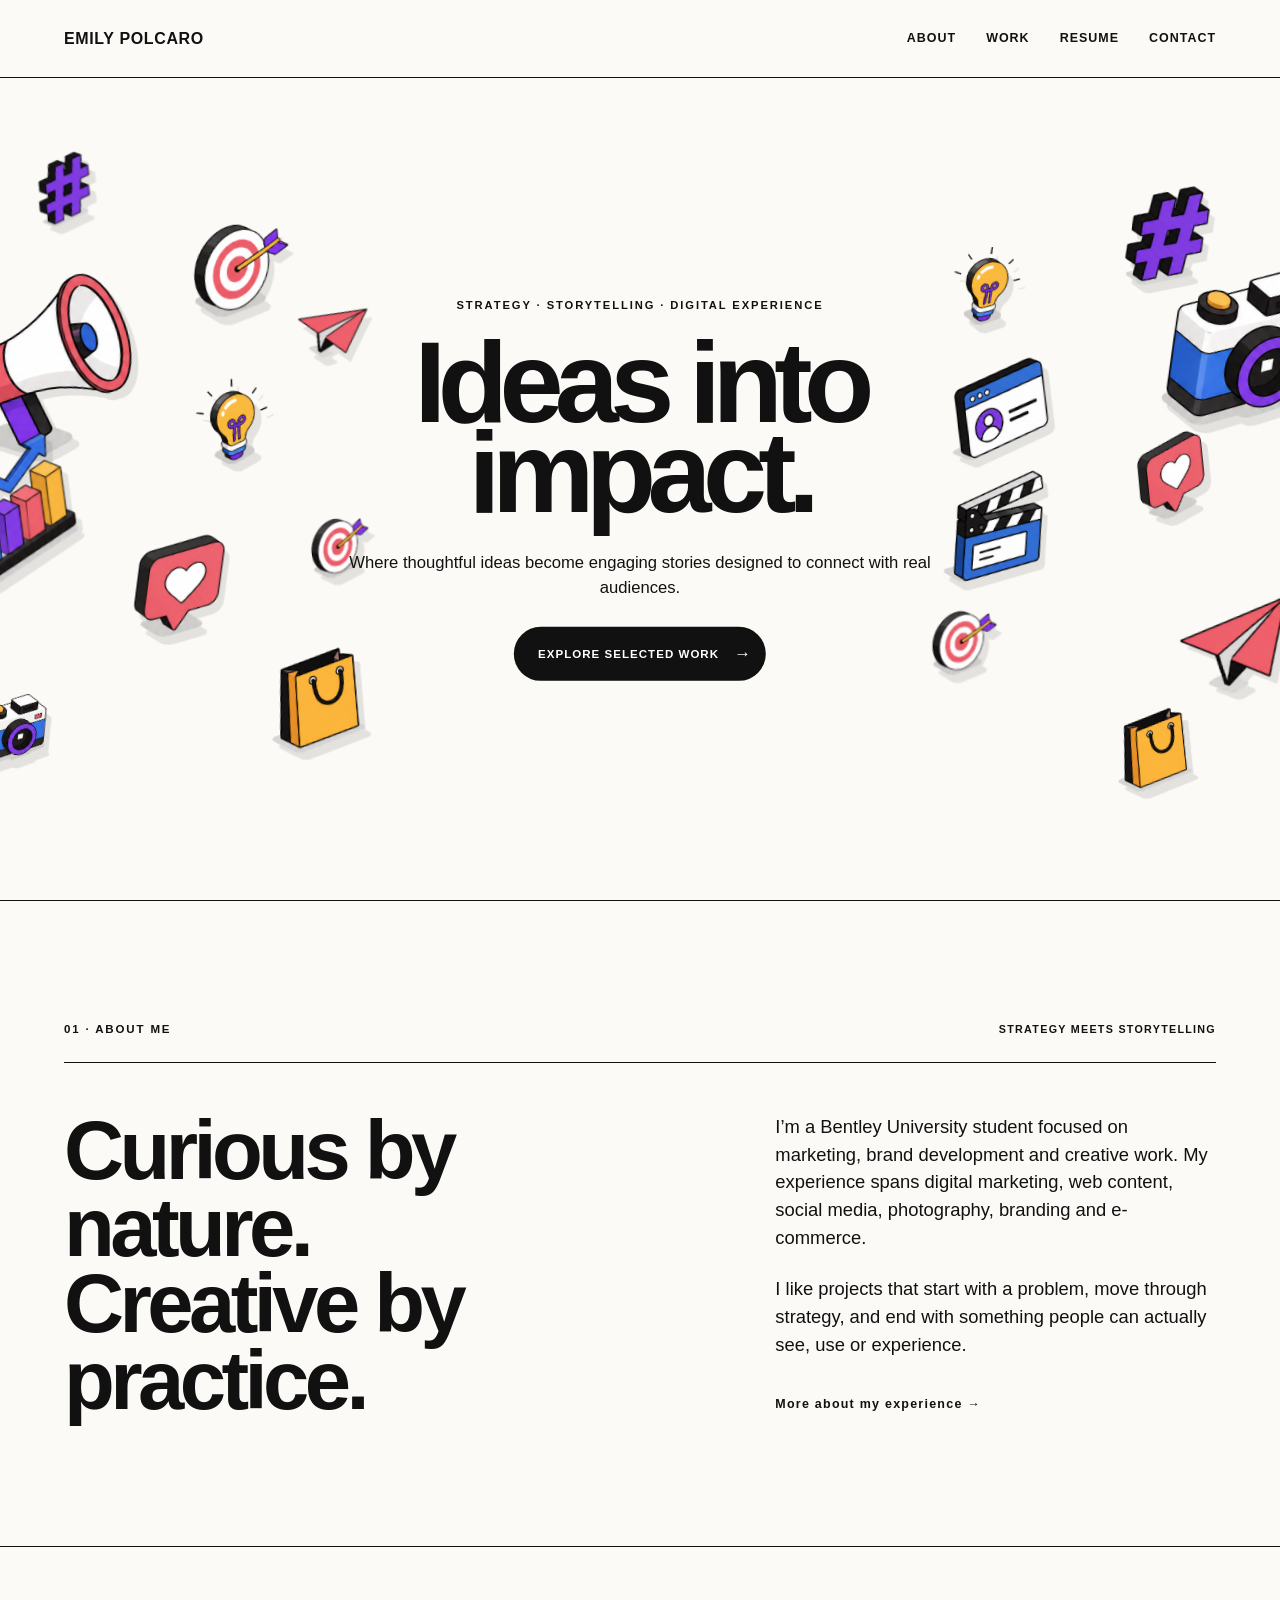
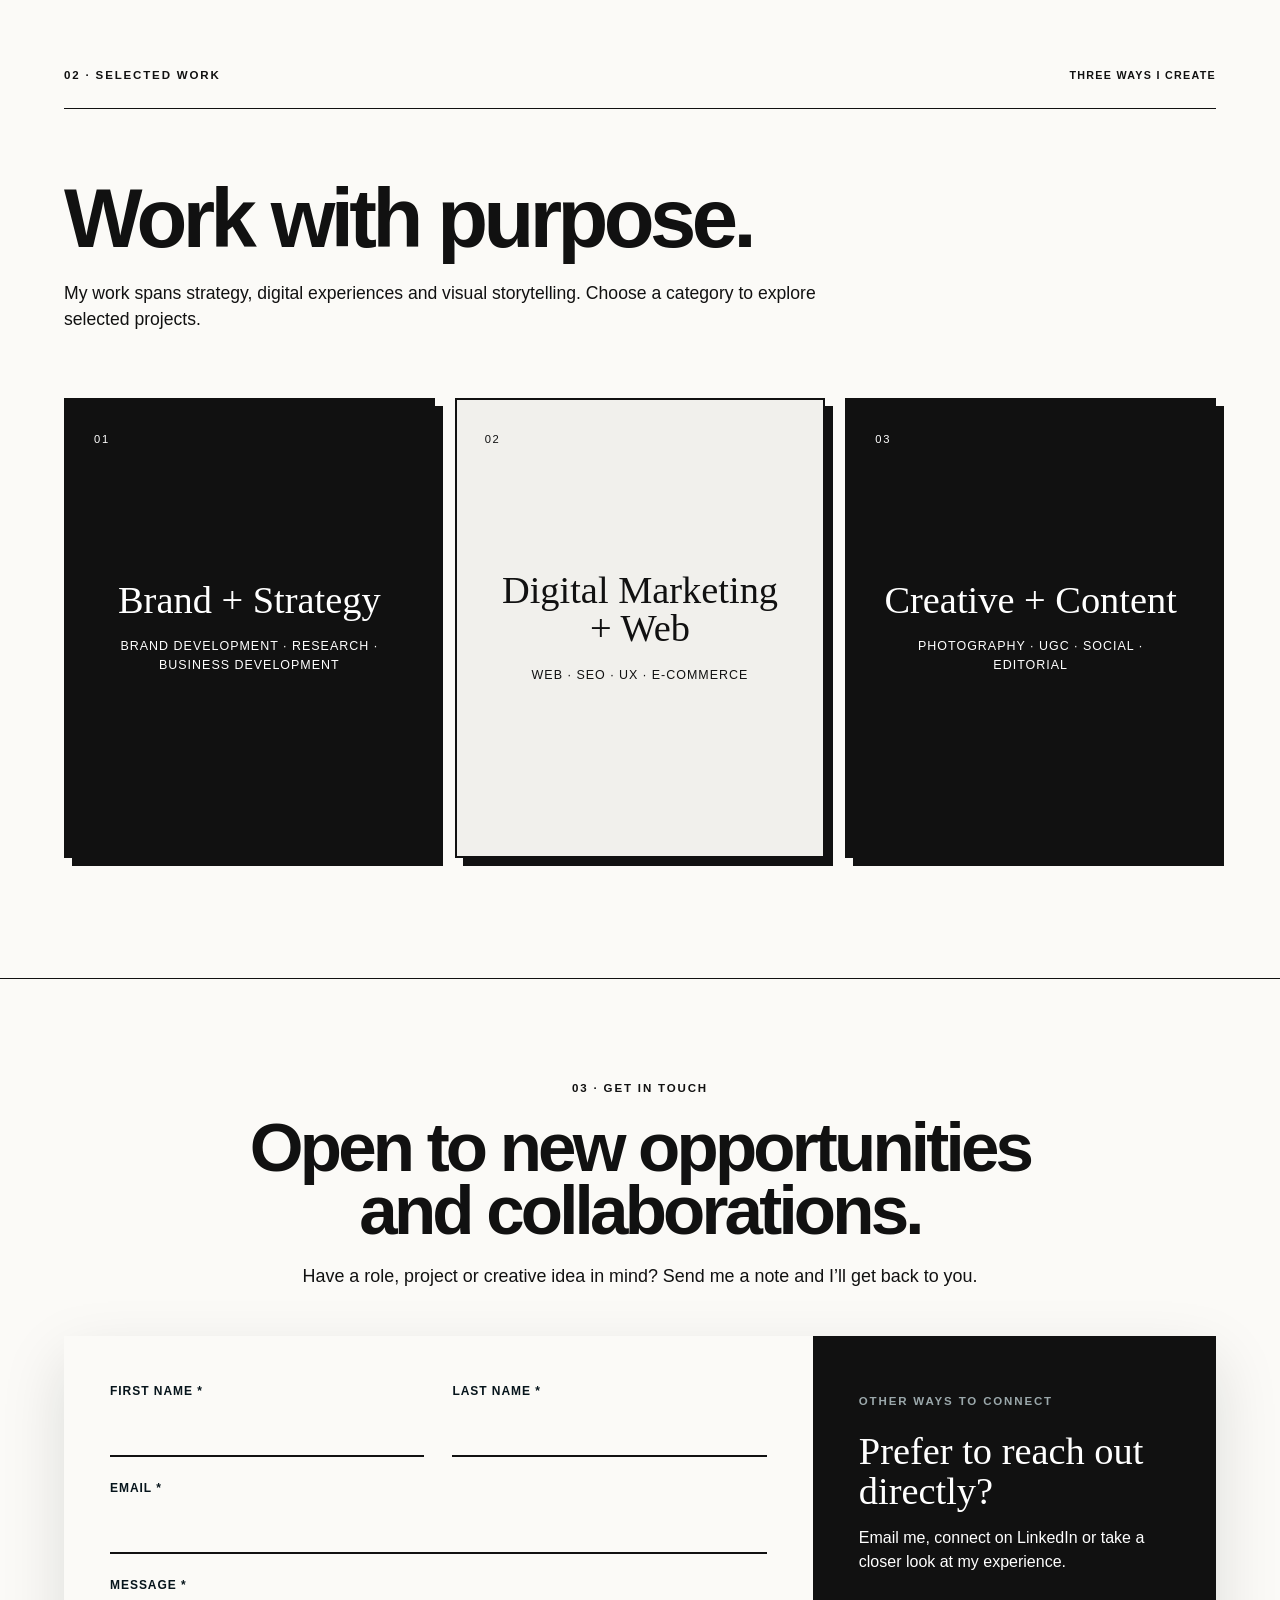
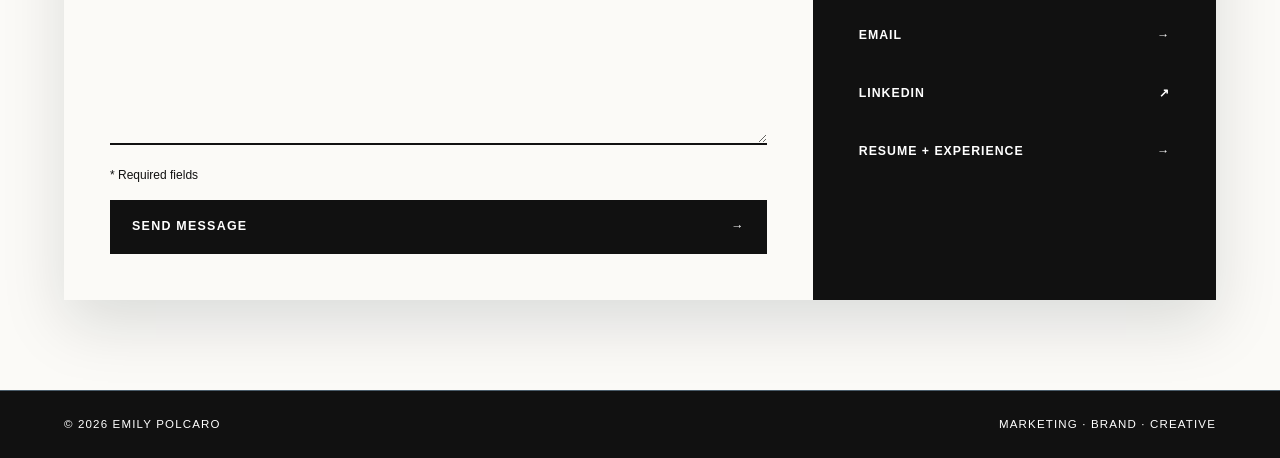
==== commit bbda5b34: "Update hero message" ====
--- a/index.html
+++ b/index.html
@@ -5,7 +5,7 @@
   <meta name="viewport" content="width=device-width, initial-scale=1.0" />
   <meta name="description" content="Emily Polcaro — marketing, brand, digital and creative portfolio." />
   <title>Emily Polcaro | Marketing, Brand & Creative</title>
-  <link rel="stylesheet" href="styles.css?v=34" />
+  <link rel="stylesheet" href="styles.css?v=35" />
 </head>
 <body class="home-page"><a class="skip-link" href="#main-content">Skip to main content</a>
 <header class="site-header">
@@ -51,8 +51,8 @@
 
     <div class="hero-message">
       <p class="hero-eyebrow">Strategy · Storytelling · Digital Experience</p>
-      <h1>Ideas in<br><span>motion.</span></h1>
-      <p class="hero-copy">I turn thoughtful strategy into creative marketing that people can see, feel and remember.</p>
+      <h1>Ideas into<br><span>impact.</span></h1>
+      <p class="hero-copy">Where thoughtful ideas become engaging stories designed to connect with real audiences.</p>
       <a class="hero-cta" href="#portfolio">Explore selected work</a>
     </div>
   </div>
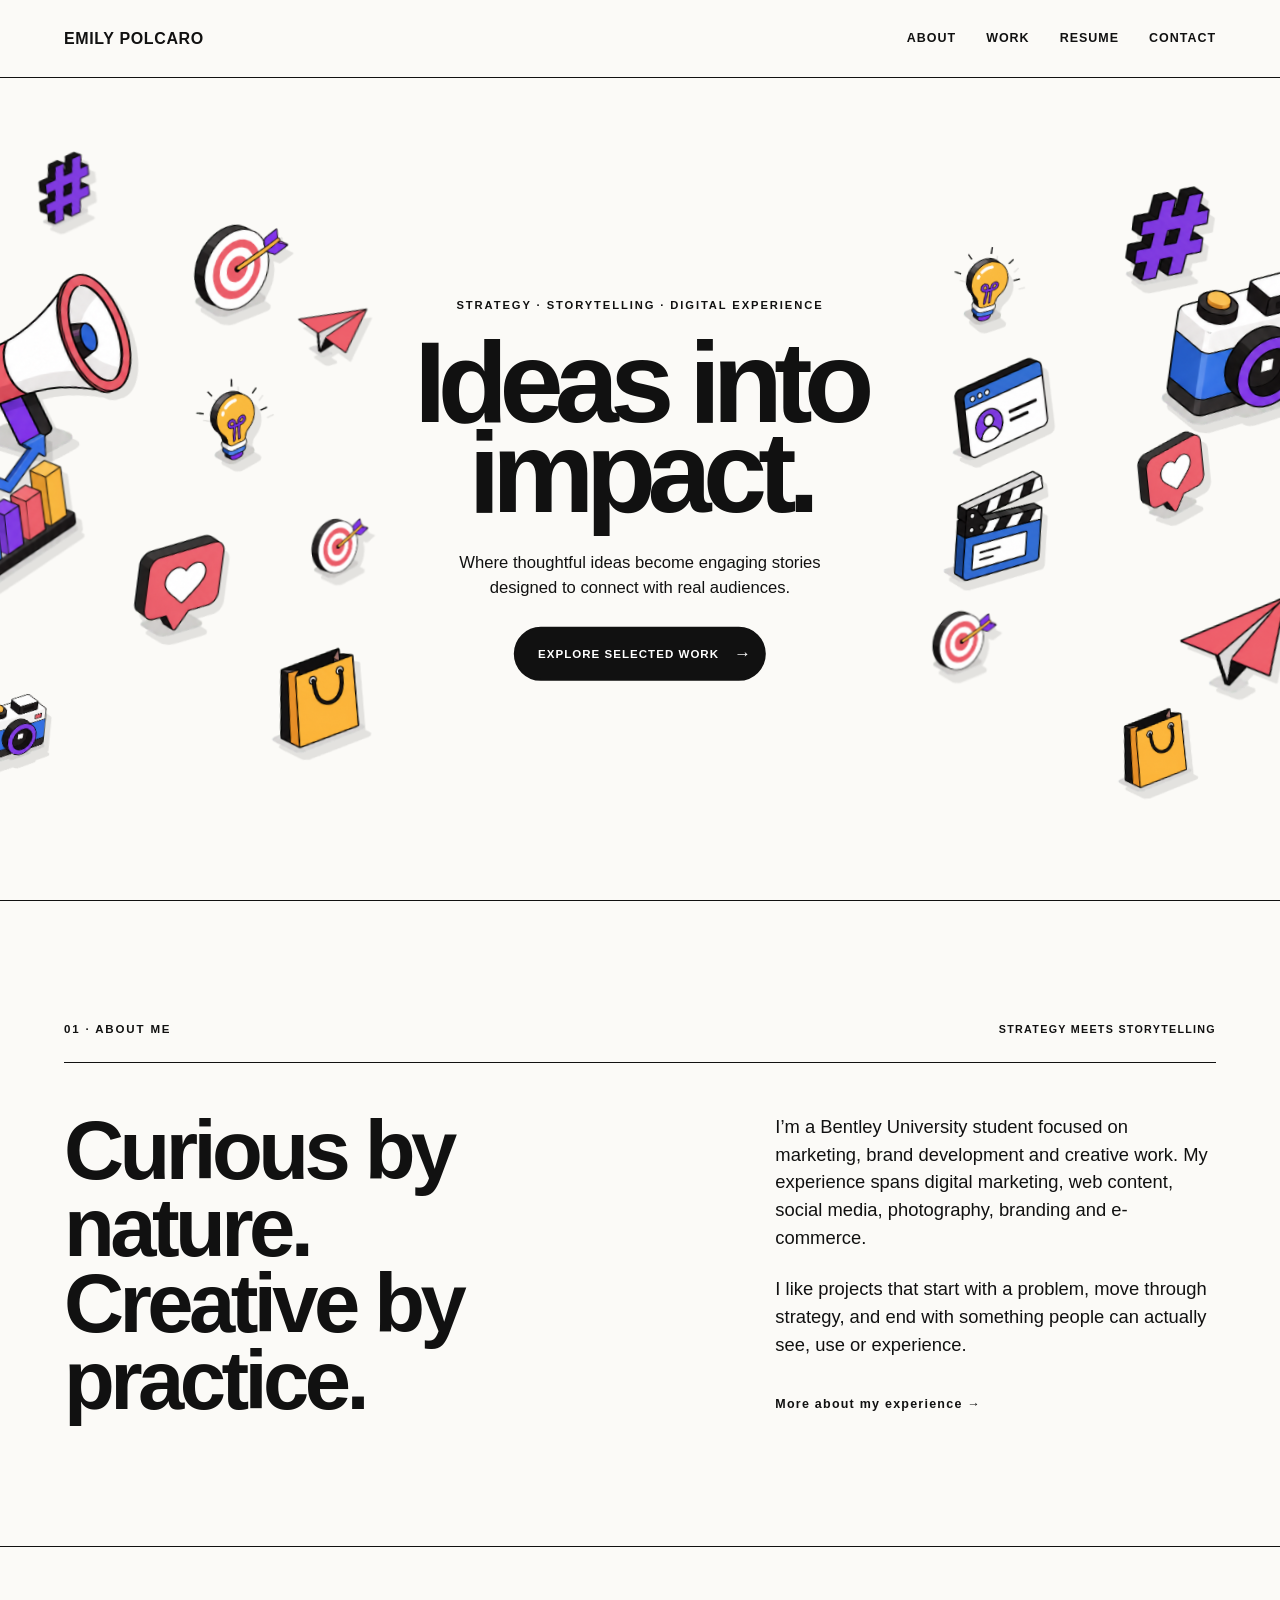
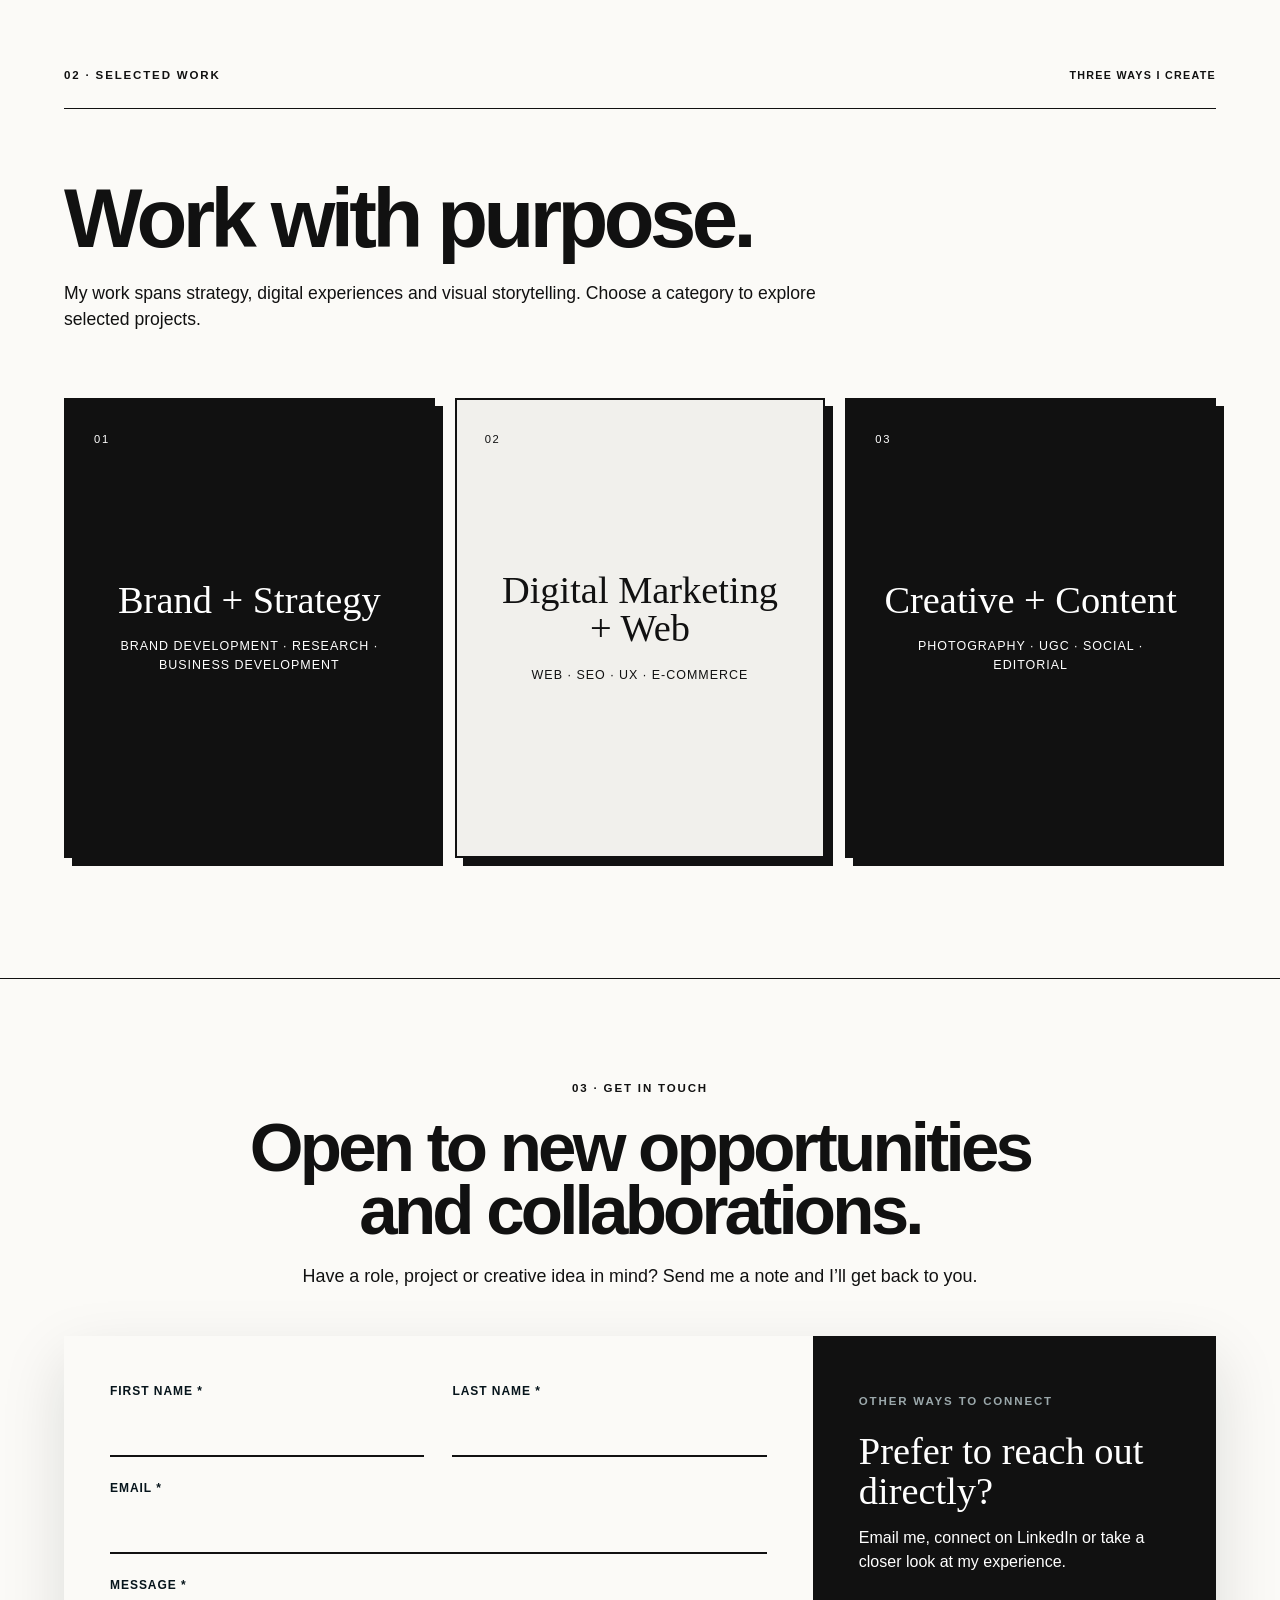
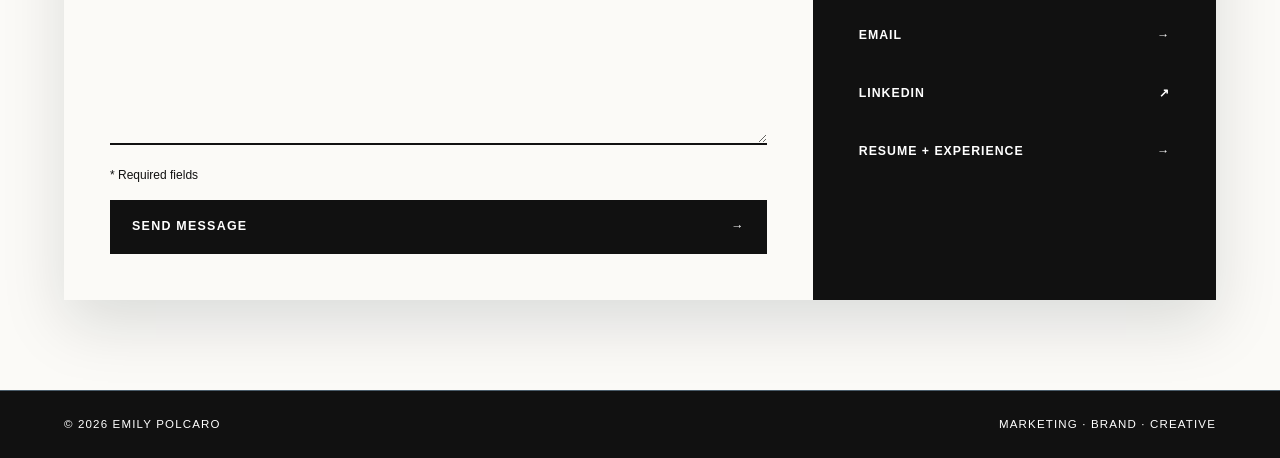
==== commit 55d064ab: "Balance hero subtitle lines" ====
--- a/index.html
+++ b/index.html
@@ -5,7 +5,7 @@
   <meta name="viewport" content="width=device-width, initial-scale=1.0" />
   <meta name="description" content="Emily Polcaro — marketing, brand, digital and creative portfolio." />
   <title>Emily Polcaro | Marketing, Brand & Creative</title>
-  <link rel="stylesheet" href="styles.css?v=35" />
+  <link rel="stylesheet" href="styles.css?v=36" />
 </head>
 <body class="home-page"><a class="skip-link" href="#main-content">Skip to main content</a>
 <header class="site-header">
@@ -52,7 +52,7 @@
     <div class="hero-message">
       <p class="hero-eyebrow">Strategy · Storytelling · Digital Experience</p>
       <h1>Ideas into<br><span>impact.</span></h1>
-      <p class="hero-copy">Where thoughtful ideas become engaging stories designed to connect with real audiences.</p>
+      <p class="hero-copy"><span>Where thoughtful ideas become engaging stories</span><span>designed to connect with real audiences.</span></p>
       <a class="hero-cta" href="#portfolio">Explore selected work</a>
     </div>
   </div>
--- a/styles.css
+++ b/styles.css
@@ -1092,6 +1092,10 @@
   margin: 34px auto 26px;
   color: var(--ref-ink);
   font-size: clamp(1rem, 1.3vw, 1.18rem);
+}
+
+.home-page .hero-copy span {
+  display: block;
 }
 
 .home-page .hero-cta {
